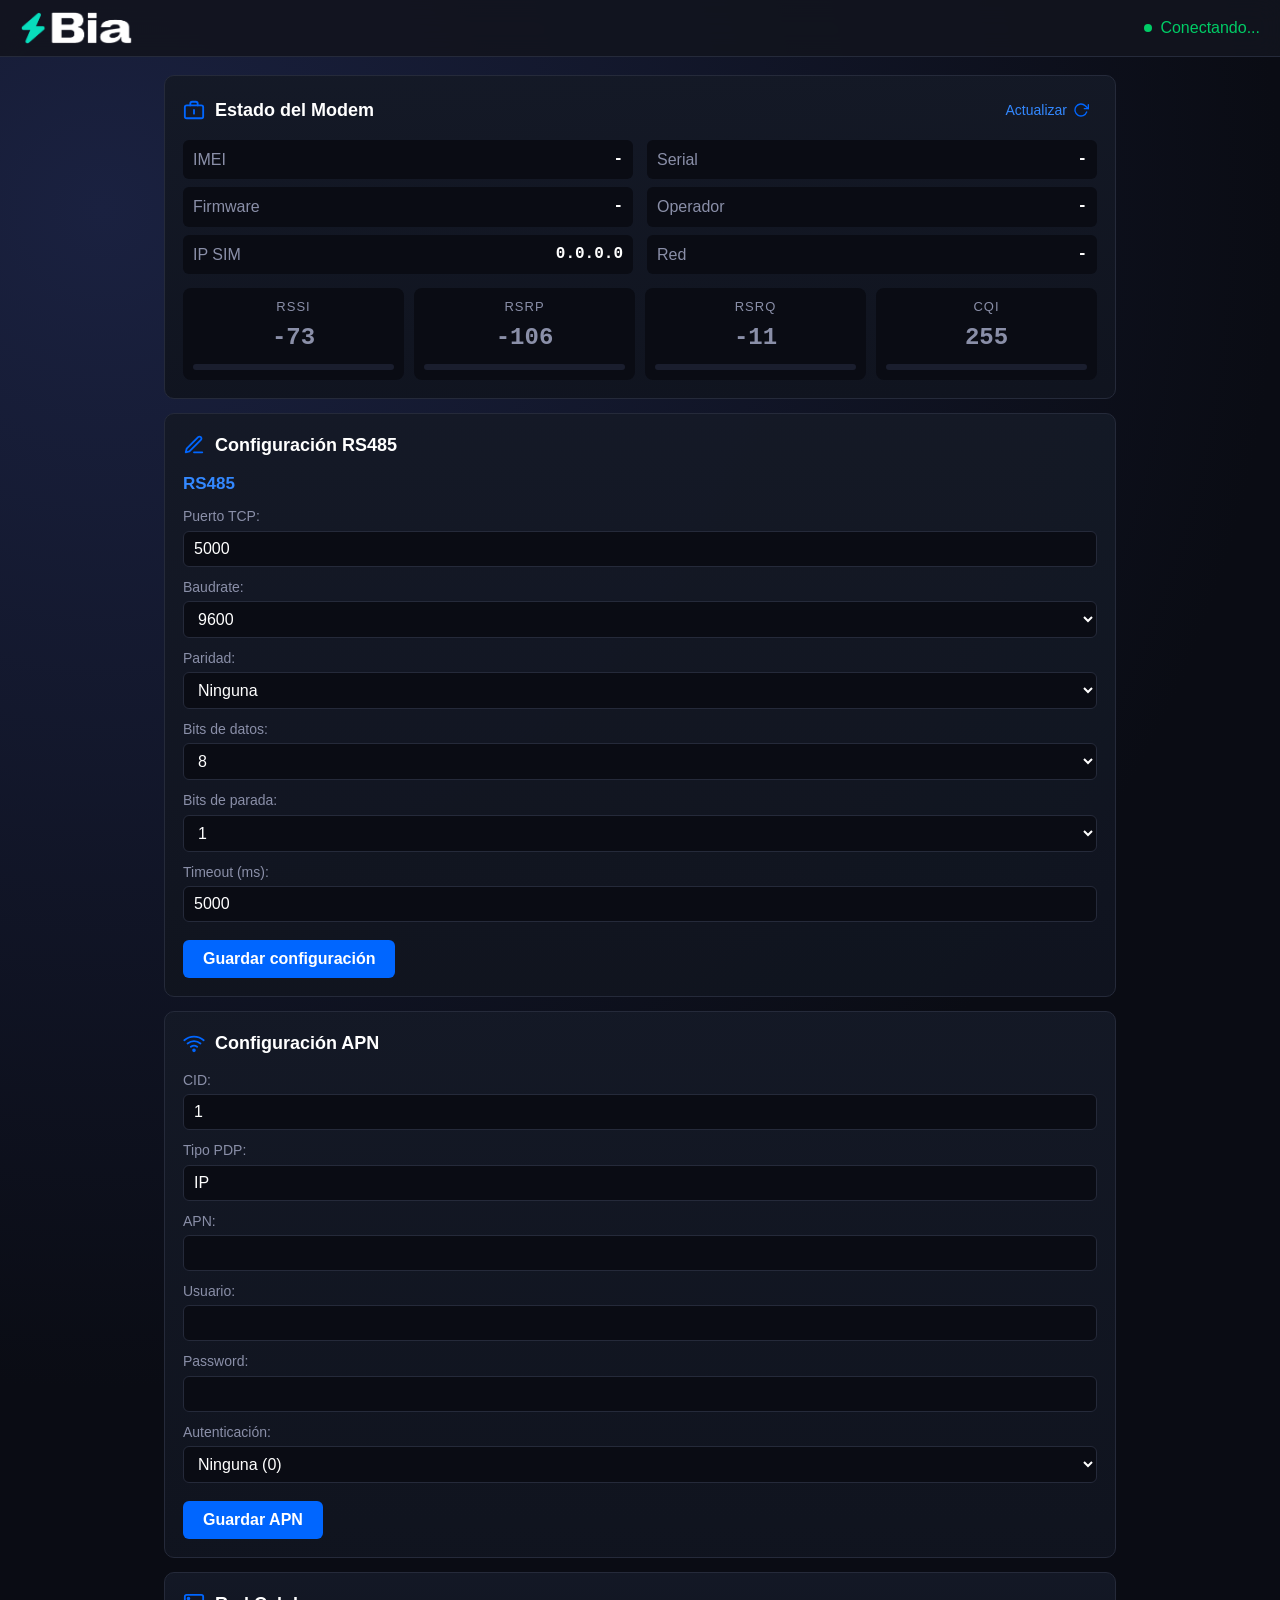
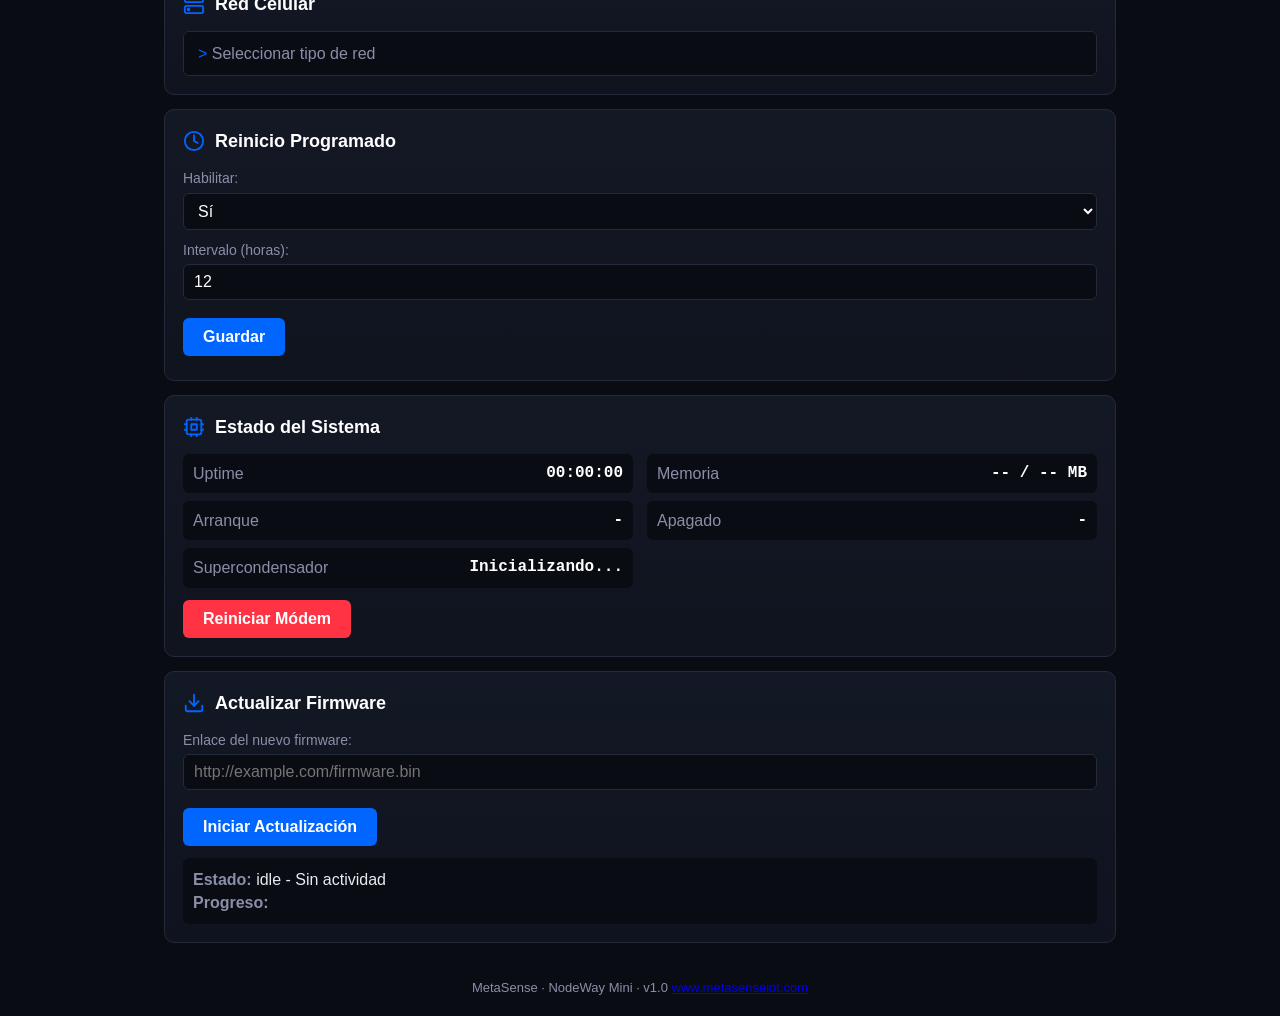
==== usr/www/index.html @ 2c3730b2 "Initial commit: copia del firmware NodeWay_EG800K base" ====
﻿<!DOCTYPE html>
<html lang="es">

<head>
	<meta charset="UTF-8" />
	<meta http-equiv="X-UA-Compatible" content="IE=edge" />
	<meta name="viewport" content="width=device-width, initial-scale=1.0" />
	<link rel="icon" type="image/svg+xml" href="favicon.svg" />
	<link rel="stylesheet" href="index.css" />
	<title>Estado del Modem - MetaSense</title>
</head>

<body>
	<div id="spinner" class="spinner" style="display:none">
		<div class="loader"></div>
	</div>

	<div id="modal" class="modal">
		<h2 id="modaltitle">Configuración guardada</h2>
		<p id="modalbody"></p>
	</div>

	<!-- NAV -->
	<div class="topnav">
		<div class="logo-container">
			<img src="bia-logo.png" alt="Bia" style="height:32px">
		</div>
		<div class="nav-status">
			<div class="status-dot"></div>
			<span id="nav_status_text">Conectando...</span>
		</div>
	</div>

	<div class="content">

		<!-- ESTADO DEL MODEM -->
		<div class="box">
			<div class="box-header">
				<svg width="22" height="22" viewBox="0 0 24 24" fill="none" stroke="#0066ff" stroke-width="2"
					stroke-linecap="round" stroke-linejoin="round">
					<rect x="2" y="7" width="20" height="14" rx="2"></rect>
					<path d="M16 7V5a2 2 0 00-2-2h-4a2 2 0 00-2 2v2"></path>
					<line x1="12" y1="12" x2="12" y2="16"></line>
				</svg>
				<h3>Estado del Modem</h3>
				<div id="refresh" class="refresh-block" role="button" aria-pressed="false">
					Actualizar
					<svg viewBox="0 0 24 24" fill="none" stroke="currentColor" stroke-width="2" stroke-linecap="round"
						stroke-linejoin="round">
						<polyline points="23 4 23 10 17 10"></polyline>
						<path d="M20.49 15a9 9 0 11-2.12-9.36L23 10"></path>
					</svg>
				</div>
			</div>
			<div class="info-grid">
				<div class="info-item"><b>IMEI</b><span id="imei">-</span></div>
				<div class="info-item"><b>Serial</b><span id="serial">-</span></div>
				<div class="info-item"><b>Firmware</b><span id="firmware">-</span></div>
				<div class="info-item"><b>Operador</b><span id="operador">-</span></div>
				<div class="info-item"><b>IP SIM</b><span id="ipsim">0.0.0.0</span></div>
				<div class="info-item"><b>Red</b><span id="netmode">-</span></div>
			</div>

			<!-- Signal indicators -->
			<div class="signal-section">
				<div class="signal-card">
					<div class="label">RSSI</div>
					<div class="value" id="rssi">-73</div>
					<div class="signal-bar-bg">
						<div class="signal-bar signal-good" id="rssi_bar" style="width: 0%;"></div>
					</div>
				</div>
				<div class="signal-card">
					<div class="label">RSRP</div>
					<div class="value" id="rsrp">-106</div>
					<div class="signal-bar-bg">
						<div class="signal-bar signal-mid" id="rsrp_bar" style="width: 0%;"></div>
					</div>
				</div>
				<div class="signal-card">
					<div class="label">RSRQ</div>
					<div class="value" id="rsrq">-11</div>
					<div class="signal-bar-bg">
						<div class="signal-bar signal-mid" id="rsrq_bar" style="width: 0%;"></div>
					</div>
				</div>
				<div class="signal-card">
					<div class="label">CQI</div>
					<div class="value" id="cqi">255</div>
					<div class="signal-bar-bg">
						<div class="signal-bar signal-mid" id="cqi_bar" style="width:0%"></div>
					</div>
				</div>
			</div>
		</div>

		<!-- CONFIG RS485 -->
		<div class="box">
			<div class="box-header">
				<svg width="22" height="22" viewBox="0 0 24 24" fill="none" stroke="#0066ff" stroke-width="2"
					stroke-linecap="round" stroke-linejoin="round">
					<path d="M12 20h9"></path>
					<path d="M16.5 3.5a2.121 2.121 0 013 3L7 19l-4 1 1-4L16.5 3.5z"></path>
				</svg>
				<h3>Configuración RS485</h3>
			</div>
			<div class="config-grid">
				<div>
					<h4>RS485</h4>
					<div class="form-group"><label for="puerto485">Puerto TCP:</label><input type="number"
							id="puerto485" value="5000"></div>
					<div class="form-group"><label for="baudratec485">Baudrate:</label>
						<select id="baudratec485">
							<option value="4800">4800</option>
							<option value="9600" selected>9600</option>
							<option value="19200">19200</option>
							<option value="38400">38400</option>
							<option value="57600">57600</option>
							<option value="115200">115200</option>
							<option value="230400">230400</option>
						</select>
					</div>
					<div class="form-group"><label for="parity485">Paridad:</label>
						<select id="parity485">
							<option value="0">Ninguna</option>
							<option value="1">Par</option>
							<option value="2">Impar</option>
						</select>
					</div>
					<div class="form-group"><label for="databits485">Bits de datos:</label>
						<select id="databits485">
							<option value="5">5</option>
							<option value="6">6</option>
							<option value="7">7</option>
							<option value="8" selected>8</option>
						</select>
					</div>
					<div class="form-group"><label for="stopbits485">Bits de parada:</label>
						<select id="stopbits485">
							<option value="1" selected>1</option>
							<option value="2">2</option>
						</select>
					</div>
					<div class="form-group"><label for="timeout485">Timeout (ms):</label><input type="number"
							id="timeout485" value="5000"></div>
				</div>
			</div>
			<button id="saveconfigbtn" class="btn">Guardar configuración</button>
		</div>

		<!-- APN -->
		<div class="box" id="apnBox">
			<div class="box-header">
				<svg width="22" height="22" viewBox="0 0 24 24" fill="none" stroke="#0066ff" stroke-width="2"
					stroke-linecap="round" stroke-linejoin="round">
					<path d="M5 12.55a11 11 0 0114.08 0"></path>
					<path d="M1.42 9a16 16 0 0121.16 0"></path>
					<path d="M8.53 16.11a6 6 0 016.95 0"></path>
					<circle cx="12" cy="20" r="1"></circle>
				</svg>
				<h3>Configuración APN</h3>
			</div>
			<div class="form-group"><label for="apn_cid">CID:</label><input type="number" id="apn_cid" value="1"
					min="1"></div>
			<div class="form-group"><label for="apn_pdp">Tipo PDP:</label><input type="text" id="apn_pdp" value="IP">
			</div>
			<div class="form-group"><label for="apn_name">APN:</label><input type="text" id="apn_name"></div>
			<div class="form-group"><label for="apn_user">Usuario:</label><input type="text" id="apn_user"></div>
			<div class="form-group"><label for="apn_pass">Password:</label><input type="password" id="apn_pass"></div>
			<div class="form-group"><label for="apn_auth">Autenticación:</label>
				<select id="apn_auth">
					<option value="0">Ninguna (0)</option>
					<option value="1">PAP (1)</option>
					<option value="2">CHAP (2)</option>
				</select>
			</div>
			<button id="saveapnbtn" class="btn">Guardar APN</button>
		</div>

		<!-- Red Celular -->
		<div class="box" id="netmodeBox">
			<div class="box-header">
				<svg width="22" height="22" viewBox="0 0 24 24" fill="none" stroke="#0066ff" stroke-width="2"
					stroke-linecap="round" stroke-linejoin="round">
					<rect x="2" y="2" width="20" height="8" rx="2"></rect>
					<rect x="2" y="14" width="20" height="8" rx="2"></rect>
					<circle cx="6" cy="6" r="1"></circle>
					<circle cx="6" cy="18" r="1"></circle>
				</svg>
				<h3>Red Celular</h3>
			</div>
			<details class="accordion">
				<summary>Seleccionar tipo de red</summary>
				<div class="accordion-body">
					<div class="form-group"><label for="netmode_select">Tipo de red:</label>
						<select id="netmode_select">
							<option value="12" selected>Auto (2G/3G/4G)</option>
							<option value="5">4G</option>
							<option value="1">3G</option>
							<option value="0">2G</option>
						</select>
					</div>
					<button id="setnetmodebtn" class="btn">Aplicar</button>
					<p id="netmode_msg"></p>
				</div>
			</details>
		</div>

		<!-- Reinicio -->
		<div class="box" id="restartBox">
			<div class="box-header">
				<svg width="22" height="22" viewBox="0 0 24 24" fill="none" stroke="#0066ff" stroke-width="2"
					stroke-linecap="round" stroke-linejoin="round">
					<circle cx="12" cy="12" r="10"></circle>
					<polyline points="12 6 12 12 16 14"></polyline>
				</svg>
				<h3>Reinicio Programado</h3>
			</div>
			<div class="form-group"><label for="restart_enabled">Habilitar:</label>
				<select id="restart_enabled">
					<option value="1">Sí</option>
					<option value="0">No</option>
				</select>
			</div>
			<div class="form-group"><label for="restart_hours">Intervalo (horas):</label><input type="number"
					id="restart_hours" min="1" max="720" value="12"></div>
			<button id="saverestartbtn" class="btn">Guardar</button>
			<p id="restart_msg"></p>
		</div>

		<!-- Estado del Sistema -->
		<div class="box">
			<div class="box-header">
				<svg width="22" height="22" viewBox="0 0 24 24" fill="none" stroke="#0066ff" stroke-width="2"
					stroke-linecap="round" stroke-linejoin="round">
					<rect x="4" y="4" width="16" height="16" rx="2"></rect>
					<rect x="9" y="9" width="6" height="6"></rect>
					<path d="M15 2v2m-6-2v2m6 16v2m-6-2v2M2 15h2M2 9h2m16 6h2m-2-6h2"></path>
				</svg>
				<h3>Estado del Sistema</h3>
			</div>
			<div class="info-grid">
				<div class="info-item"><b>Uptime</b><span>00:00:00</span></div>
				<div class="info-item"><b>Memoria</b><span>-- / -- MB</span></div>
				<div class="info-item"><b>Arranque</b><span id="bootreason">-</span></div>
				<div class="info-item"><b>Apagado</b><span id="shutdownreason">-</span></div>
			</div>
			<div class="info-grid" style="margin-top:8px">
				<div class="info-item"><b>Supercondensador</b><span id="estadosupercondensador">Inicializando...</span>
				</div>
			</div>
			<button id="restartbtn" class="btn btn-danger" style="margin-top:12px">Reiniciar Módem</button>
		</div>

		<!-- FOTA -->
		<div class="box" id="fotaBox">
			<div class="box-header">
				<svg width="22" height="22" viewBox="0 0 24 24" fill="none" stroke="#0066ff" stroke-width="2"
					stroke-linecap="round" stroke-linejoin="round">
					<path d="M21 15v4a2 2 0 01-2 2H5a2 2 0 01-2-2v-4"></path>
					<polyline points="7 10 12 15 17 10"></polyline>
					<line x1="12" y1="15" x2="12" y2="3"></line>
				</svg>
				<h3>Actualizar Firmware</h3>
			</div>
			<form id="fota_form" action="/command/start-fota" method="POST">
				<div class="form-group"><label for="firmware_url">Enlace del nuevo firmware:</label>
					<input type="text" id="firmware_url" name="firmware_url"
						placeholder="http://example.com/firmware.bin" required>
				</div>
				<button type="submit" class="btn">Iniciar Actualización</button>
			</form>
			<div class="fota-status">
				<p><b>Estado:</b> <span id="fota_status">idle - Sin actividad</span></p>
				<p><b>Progreso:</b> <span id="fota_progress"></span></p>
			</div>
		</div>

	</div>

	<div class="footer">MetaSense &middot; NodeWay Mini &middot; v1.0       <a href="https://www.metasenseiot.com" target="_blank" rel="noopener noreferrer">www.metasenseiot.com</a></div>

	<script src="index.js"></script>
</body>

</html>
---- usr/www/index.css ----
﻿* {
  margin: 0;
  padding: 0;
  box-sizing: border-box;
}

:root {
  --bg: #0a0c14;
  --bg2: #12151f;
  --bg3: #1a1e2e;
  --blue: #0066ff;
  --blue-glow: #3388ff;
  --blue-dim: #0044aa;
  --green: #00cc66;
  --yellow: #ffcc00;
  --red: #ff3344;
  --text: #e8eaf0;
  --text2: #8a8fa8;
  --border: #252a3a;
  --radius: 10px;
}

html,
body {
  min-height: 100%;
}

body {
  font-family: Bahnschrift, "Trebuchet MS", "Segoe UI", sans-serif;
  background: radial-gradient(circle at 8% 8%, #1a2140, var(--bg) 44%), var(--bg);
  color: var(--text);
  line-height: 1.45;
}

.spinner {
  position: fixed;
  inset: 0;
  background: rgba(10, 12, 20, 0.85);
  display: flex;
  align-items: center;
  justify-content: center;
  z-index: 100;
}

.loader {
  width: 42px;
  height: 42px;
  border: 3px solid var(--border);
  border-top-color: var(--blue);
  border-radius: 50%;
  animation: spin 0.8s linear infinite;
}

@keyframes spin {
  to {
    transform: rotate(360deg);
  }
}

.modal {
  position: fixed;
  top: 50%;
  left: 50%;
  transform: translate(-50%, -50%);
  background: var(--bg3);
  border: 1px solid var(--blue);
  border-radius: var(--radius);
  padding: 24px 32px;
  z-index: 101;
  display: none;
  text-align: center;
  min-width: 280px;
  box-shadow: 0 0 40px rgba(0, 102, 255, 0.24);
}

.modal h2 {
  color: var(--blue-glow);
  font-size: 19px;
  margin-bottom: 8px;
}

.modal p {
  color: var(--text2);
  font-size: 17px;
}

.topnav {
  background: rgba(18, 21, 31, 0.9);
  border-bottom: 1px solid var(--border);
  padding: 12px 20px;
  display: flex;
  align-items: center;
  justify-content: space-between;
  position: sticky;
  top: 0;
  z-index: 50;
  backdrop-filter: blur(12px);
}

.logo-container {
  display: flex;
  align-items: center;
  gap: 10px;
}

.logo-icon {
  width: 34px;
  height: 34px;
  object-fit: contain;
}

.logo-text {
  font-size: 22px;
  font-weight: 700;
  color: #fff;
  letter-spacing: -0.5px;
}

.logo-text span {
  color: var(--blue);
}

.nav-status {
  display: flex;
  align-items: center;
  gap: 8px;
  font-size: 16px;
  color: var(--green);
}

.status-dot {
  width: 8px;
  height: 8px;
  border-radius: 50%;
  background: var(--green);
  animation: pulse 2s infinite;
}

@keyframes pulse {

  0%,
  100% {
    opacity: 1;
  }

  50% {
    opacity: 0.35;
  }
}

.content {
  max-width: 980px;
  margin: 0 auto;
  padding: 18px 14px;
  display: flex;
  flex-direction: column;
  gap: 14px;
}

.box {
  background: linear-gradient(180deg, rgba(20, 25, 38, 0.96), rgba(16, 20, 31, 0.96));
  border: 1px solid var(--border);
  border-radius: var(--radius);
  padding: 18px;
  transition: border-color 0.2s;
}

.box:hover {
  border-color: var(--blue-dim);
}

.box-header {
  display: flex;
  align-items: center;
  gap: 10px;
  margin-bottom: 14px;
}

.box-header svg {
  color: var(--blue);
  flex-shrink: 0;
}

.box-header h3 {
  font-size: 18px;
  font-weight: 600;
  color: #fff;
  flex: 1;
}

.refresh-block {
  display: inline-flex;
  align-items: center;
  gap: 7px;
  cursor: pointer;
  color: var(--blue-glow);
  font-size: 16px;
  transition: opacity 0.2s;
  background: transparent;
  border: 0;
}

.refresh-block:hover {
  opacity: 0.78;
}

.refresh {
  animation: spin 0.7s linear infinite;
}

/* Smaller refresh control specifically for the modem header */
#refresh {
  font-size: 14px;
  padding: 6px 8px;
  border-radius: 6px;
  gap: 6px;
  align-items: center;
}

#refresh svg {
  width: 16px;
  height: 16px;
  flex-shrink: 0;
}

.info-grid {
  display: grid;
  grid-template-columns: 1fr 1fr;
  gap: 8px 14px;
}

.info-item {
  display: flex;
  justify-content: space-between;
  gap: 10px;
  align-items: center;
  padding: 8px 10px;
  background: var(--bg);
  border-radius: 6px;
  font-size: 16px;
}

.info-item b {
  color: var(--text2);
  font-weight: 500;
}

.info-item span {
  color: #fff;
  font-weight: 600;
  font-family: Consolas, "Courier New", monospace;
  text-align: right;
}

.signal-section {
  margin-top: 14px;
  display: flex;
  gap: 10px;
  flex-wrap: wrap;
}

.signal-card {
  flex: 1;
  min-width: 130px;
  background: var(--bg);
  border-radius: 8px;
  padding: 10px;
  text-align: center;
}

.signal-card .label {
  font-size: 13px;
  color: var(--text2);
  text-transform: uppercase;
  letter-spacing: 1px;
  margin-bottom: 4px;
}

.signal-card .value {
  font-size: 24px;
  font-weight: 700;
  font-family: Consolas, "Courier New", monospace;
  margin-bottom: 8px;
  color: var(--text2);
}

.signal-bar-bg {
  height: 6px;
  background: var(--bg3);
  border-radius: 3px;
  overflow: hidden;
}

.signal-bar {
  height: 100%;
  width: 0;
  border-radius: 3px;
  transition: width 0.4s ease;
}

.signal-good {
  background: var(--green);
}

.signal-mid {
  background: var(--yellow);
}

.signal-bad {
  background: var(--red);
}

.config-grid {
  display: grid;
  grid-template-columns: 1fr;
  gap: 20px;
}

.config-grid h4 {
  font-size: 17px;
  color: var(--blue-glow);
  margin-bottom: 10px;
}

.form-group {
  margin-bottom: 10px;
}

.form-group label {
  display: block;
  font-size: 14px;
  color: var(--text2);
  margin-bottom: 4px;
}

.form-group input,
.form-group select {
  width: 100%;
  padding: 8px 10px;
  background: var(--bg);
  border: 1px solid var(--border);
  border-radius: 6px;
  color: #fff;
  font-size: 16px;
  outline: none;
  transition: border-color 0.2s;
}

.form-group input:focus,
.form-group select:focus {
  border-color: var(--blue);
}

.btn {
  display: inline-flex;
  align-items: center;
  justify-content: center;
  gap: 6px;
  padding: 10px 20px;
  background: var(--blue);
  color: #fff;
  border: 0;
  border-radius: 6px;
  font-size: 16px;
  font-weight: 600;
  cursor: pointer;
  transition: all 0.2s;
  margin-top: 8px;
}

.btn:hover {
  background: var(--blue-glow);
  box-shadow: 0 0 20px rgba(0, 102, 255, 0.3);
}

.btn-danger {
  background: var(--red);
}

.btn-danger:hover {
  background: #ff5566;
  box-shadow: 0 0 20px rgba(255, 51, 68, 0.3);
}

.accordion {
  border: 1px solid var(--border);
  border-radius: 6px;
  overflow: hidden;
}

.accordion summary {
  padding: 10px 14px;
  cursor: pointer;
  font-size: 16px;
  color: var(--text2);
  background: var(--bg);
  list-style: none;
}

.accordion summary::-webkit-details-marker {
  display: none;
}

.accordion summary::before {
  content: "> ";
  color: var(--blue);
}

.accordion-body {
  padding: 14px;
}

#netmode_msg,
#restart_msg {
  font-size: 14px;
  color: var(--text2);
  margin-top: 6px;
}

.system-grid {
  margin-top: 8px;
}

.fota-status {
  margin-top: 12px;
  padding: 10px;
  background: var(--bg);
  border-radius: 6px;
  font-size: 16px;
}

.fota-status b {
  color: var(--text2);
}

.footer {
  text-align: center;
  padding: 18px;
  font-size: 13px;
  color: var(--text2);
}

@media (max-width: 760px) {
  .topnav {
    padding: 12px;
  }

  .logo-text {
    font-size: 19px;
  }

  .content {
    padding: 12px;
  }

  .info-grid,
  .config-grid {
    grid-template-columns: 1fr;
  }

  .signal-card {
    min-width: 46%;
  }
}
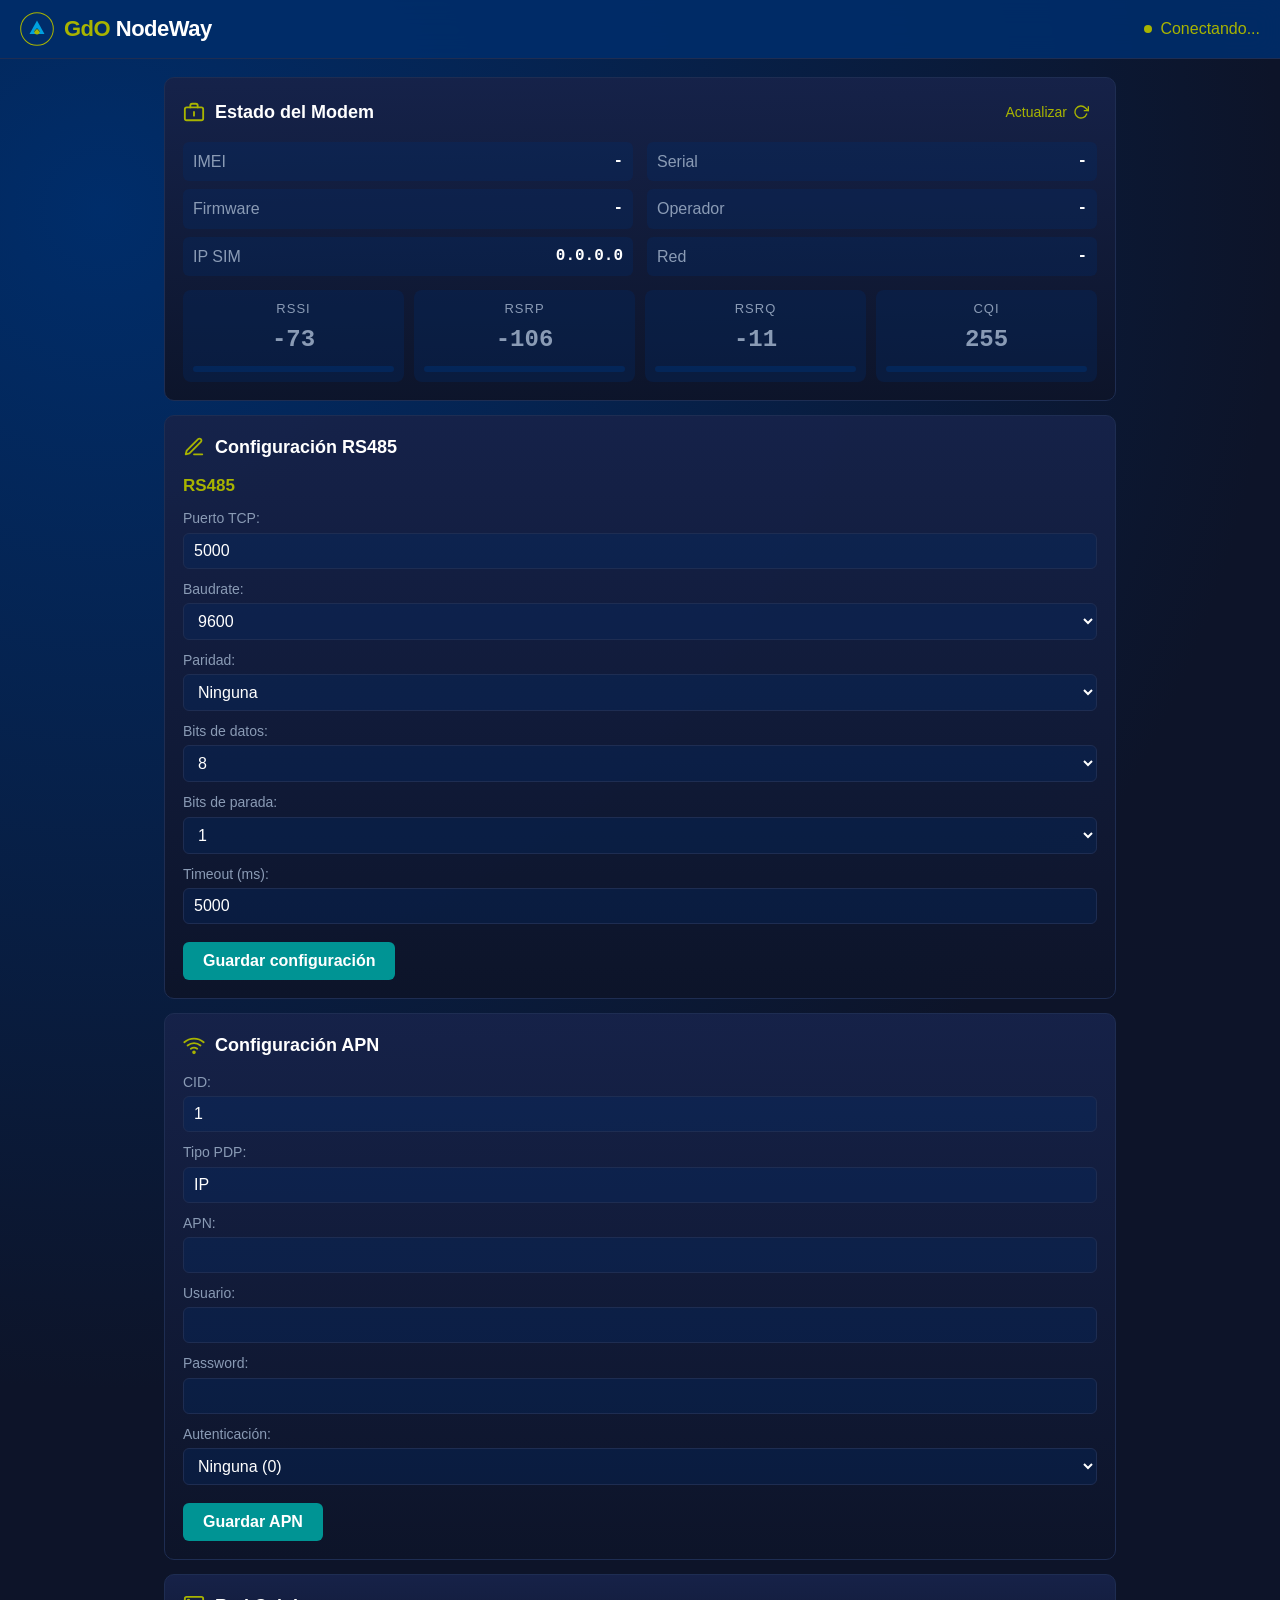
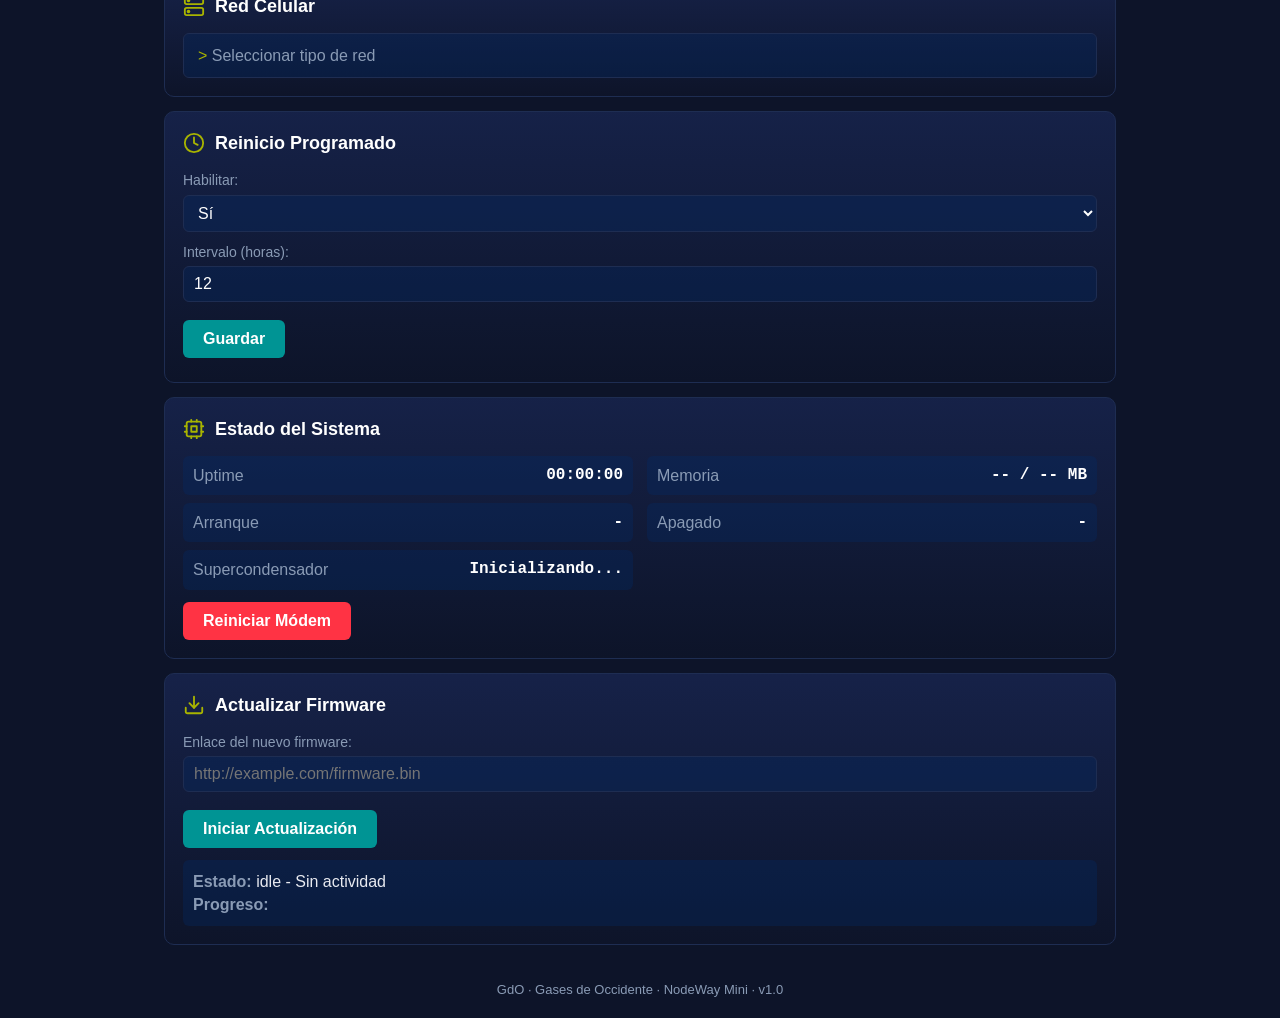
==== commit ed276961: "Personalizar UI con marca GDO: paleta de colores, logo SVG, favicon y footer" ====
--- a/usr/www/index.html
+++ b/usr/www/index.html
@@ -7,7 +7,7 @@
 	<meta name="viewport" content="width=device-width, initial-scale=1.0" />
 	<link rel="icon" type="image/svg+xml" href="favicon.svg" />
 	<link rel="stylesheet" href="index.css" />
-	<title>Estado del Modem - MetaSense</title>
+	<title>GdO - Módem NodeWay</title>
 </head>
 
 <body>
@@ -23,7 +23,13 @@
 	<!-- NAV -->
 	<div class="topnav">
 		<div class="logo-container">
-			<img src="bia-logo.png" alt="Bia" style="height:32px">
+			<svg width="34" height="34" viewBox="0 0 100 100" xmlns="http://www.w3.org/2000/svg">
+				<circle cx="50" cy="50" r="48" fill="#002d6a" stroke="#a8b400" stroke-width="3"/>
+				<path d="M28 65 L50 25 L72 65 Z" fill="#00a1de"/>
+				<circle cx="50" cy="58" r="8" fill="#a8b400"/>
+				<path d="M42 58 L50 48 L58 58" fill="none" stroke="#002d6a" stroke-width="2"/>
+			</svg>
+			<div class="logo-text"><span>GdO</span> NodeWay</div>
 		</div>
 		<div class="nav-status">
 			<div class="status-dot"></div>
@@ -36,7 +42,7 @@
 		<!-- ESTADO DEL MODEM -->
 		<div class="box">
 			<div class="box-header">
-				<svg width="22" height="22" viewBox="0 0 24 24" fill="none" stroke="#0066ff" stroke-width="2"
+				<svg width="22" height="22" viewBox="0 0 24 24" fill="none" stroke="#a8b400" stroke-width="2"
 					stroke-linecap="round" stroke-linejoin="round">
 					<rect x="2" y="7" width="20" height="14" rx="2"></rect>
 					<path d="M16 7V5a2 2 0 00-2-2h-4a2 2 0 00-2 2v2"></path>
@@ -97,7 +103,7 @@
 		<!-- CONFIG RS485 -->
 		<div class="box">
 			<div class="box-header">
-				<svg width="22" height="22" viewBox="0 0 24 24" fill="none" stroke="#0066ff" stroke-width="2"
+				<svg width="22" height="22" viewBox="0 0 24 24" fill="none" stroke="#a8b400" stroke-width="2"
 					stroke-linecap="round" stroke-linejoin="round">
 					<path d="M12 20h9"></path>
 					<path d="M16.5 3.5a2.121 2.121 0 013 3L7 19l-4 1 1-4L16.5 3.5z"></path>
@@ -151,7 +157,7 @@
 		<!-- APN -->
 		<div class="box" id="apnBox">
 			<div class="box-header">
-				<svg width="22" height="22" viewBox="0 0 24 24" fill="none" stroke="#0066ff" stroke-width="2"
+				<svg width="22" height="22" viewBox="0 0 24 24" fill="none" stroke="#a8b400" stroke-width="2"
 					stroke-linecap="round" stroke-linejoin="round">
 					<path d="M5 12.55a11 11 0 0114.08 0"></path>
 					<path d="M1.42 9a16 16 0 0121.16 0"></path>
@@ -180,7 +186,7 @@
 		<!-- Red Celular -->
 		<div class="box" id="netmodeBox">
 			<div class="box-header">
-				<svg width="22" height="22" viewBox="0 0 24 24" fill="none" stroke="#0066ff" stroke-width="2"
+				<svg width="22" height="22" viewBox="0 0 24 24" fill="none" stroke="#a8b400" stroke-width="2"
 					stroke-linecap="round" stroke-linejoin="round">
 					<rect x="2" y="2" width="20" height="8" rx="2"></rect>
 					<rect x="2" y="14" width="20" height="8" rx="2"></rect>
@@ -209,7 +215,7 @@
 		<!-- Reinicio -->
 		<div class="box" id="restartBox">
 			<div class="box-header">
-				<svg width="22" height="22" viewBox="0 0 24 24" fill="none" stroke="#0066ff" stroke-width="2"
+				<svg width="22" height="22" viewBox="0 0 24 24" fill="none" stroke="#a8b400" stroke-width="2"
 					stroke-linecap="round" stroke-linejoin="round">
 					<circle cx="12" cy="12" r="10"></circle>
 					<polyline points="12 6 12 12 16 14"></polyline>
@@ -231,7 +237,7 @@
 		<!-- Estado del Sistema -->
 		<div class="box">
 			<div class="box-header">
-				<svg width="22" height="22" viewBox="0 0 24 24" fill="none" stroke="#0066ff" stroke-width="2"
+				<svg width="22" height="22" viewBox="0 0 24 24" fill="none" stroke="#a8b400" stroke-width="2"
 					stroke-linecap="round" stroke-linejoin="round">
 					<rect x="4" y="4" width="16" height="16" rx="2"></rect>
 					<rect x="9" y="9" width="6" height="6"></rect>
@@ -255,7 +261,7 @@
 		<!-- FOTA -->
 		<div class="box" id="fotaBox">
 			<div class="box-header">
-				<svg width="22" height="22" viewBox="0 0 24 24" fill="none" stroke="#0066ff" stroke-width="2"
+				<svg width="22" height="22" viewBox="0 0 24 24" fill="none" stroke="#a8b400" stroke-width="2"
 					stroke-linecap="round" stroke-linejoin="round">
 					<path d="M21 15v4a2 2 0 01-2 2H5a2 2 0 01-2-2v-4"></path>
 					<polyline points="7 10 12 15 17 10"></polyline>
@@ -278,7 +284,7 @@
 
 	</div>
 
-	<div class="footer">MetaSense &middot; NodeWay Mini &middot; v1.0       <a href="https://www.metasenseiot.com" target="_blank" rel="noopener noreferrer">www.metasenseiot.com</a></div>
+	<div class="footer">GdO &middot; Gases de Occidente &middot; NodeWay Mini &middot; v1.0</div>
 
 	<script src="index.js"></script>
 </body>
--- a/usr/www/index.css
+++ b/usr/www/index.css
@@ -5,18 +5,20 @@
 }
 
 :root {
-  --bg: #0a0c14;
-  --bg2: #12151f;
-  --bg3: #1a1e2e;
-  --blue: #0066ff;
-  --blue-glow: #3388ff;
-  --blue-dim: #0044aa;
-  --green: #00cc66;
-  --yellow: #ffcc00;
+  --bg: #0d1429;
+  --bg2: #111b36;
+  --bg3: #162249;
+  --gdo-blue: #00a1de;
+  --gdo-teal: #009494;
+  --gdo-green: #a8b400;
+  --gdo-navy: #002d6a;
+  --blue: #00a1de;
+  --green: #a8b400;
+  --yellow: #d4a800;
   --red: #ff3344;
   --text: #e8eaf0;
-  --text2: #8a8fa8;
-  --border: #252a3a;
+  --text2: #8a9bb5;
+  --border: #1e2d52;
   --radius: 10px;
 }
 
@@ -27,7 +29,7 @@
 
 body {
   font-family: Bahnschrift, "Trebuchet MS", "Segoe UI", sans-serif;
-  background: radial-gradient(circle at 8% 8%, #1a2140, var(--bg) 44%), var(--bg);
+  background: radial-gradient(circle at 8% 8%, #002d6a, var(--bg) 44%), var(--bg);
   color: var(--text);
   line-height: 1.45;
 }
@@ -35,7 +37,7 @@
 .spinner {
   position: fixed;
   inset: 0;
-  background: rgba(10, 12, 20, 0.85);
+  background: rgba(13, 20, 41, 0.85);
   display: flex;
   align-items: center;
   justify-content: center;
@@ -70,11 +72,11 @@
   display: none;
   text-align: center;
   min-width: 280px;
-  box-shadow: 0 0 40px rgba(0, 102, 255, 0.24);
+  box-shadow: 0 0 40px rgba(0, 161, 222, 0.24);
 }
 
 .modal h2 {
-  color: var(--blue-glow);
+  color: var(--gdo-green);
   font-size: 19px;
   margin-bottom: 8px;
 }
@@ -85,7 +87,7 @@
 }
 
 .topnav {
-  background: rgba(18, 21, 31, 0.9);
+  background: rgba(0, 45, 106, 0.92);
   border-bottom: 1px solid var(--border);
   padding: 12px 20px;
   display: flex;
@@ -117,7 +119,7 @@
 }
 
 .logo-text span {
-  color: var(--blue);
+  color: var(--gdo-green);
 }
 
 .nav-status {
@@ -125,7 +127,7 @@
   align-items: center;
   gap: 8px;
   font-size: 16px;
-  color: var(--green);
+  color: var(--gdo-green);
 }
 
 .status-dot {
@@ -158,7 +160,7 @@
 }
 
 .box {
-  background: linear-gradient(180deg, rgba(20, 25, 38, 0.96), rgba(16, 20, 31, 0.96));
+  background: linear-gradient(180deg, rgba(22, 34, 73, 0.96), rgba(13, 20, 41, 0.96));
   border: 1px solid var(--border);
   border-radius: var(--radius);
   padding: 18px;
@@ -166,7 +168,7 @@
 }
 
 .box:hover {
-  border-color: var(--blue-dim);
+  border-color: var(--gdo-teal);
 }
 
 .box-header {
@@ -177,7 +179,7 @@
 }
 
 .box-header svg {
-  color: var(--blue);
+  color: var(--gdo-green);
   flex-shrink: 0;
 }
 
@@ -193,7 +195,7 @@
   align-items: center;
   gap: 7px;
   cursor: pointer;
-  color: var(--blue-glow);
+  color: var(--gdo-green);
   font-size: 16px;
   transition: opacity 0.2s;
   background: transparent;
@@ -235,7 +237,7 @@
   gap: 10px;
   align-items: center;
   padding: 8px 10px;
-  background: var(--bg);
+  background: rgba(0, 45, 106, 0.3);
   border-radius: 6px;
   font-size: 16px;
 }
@@ -262,7 +264,7 @@
 .signal-card {
   flex: 1;
   min-width: 130px;
-  background: var(--bg);
+  background: rgba(0, 45, 106, 0.3);
   border-radius: 8px;
   padding: 10px;
   text-align: center;
@@ -286,7 +288,7 @@
 
 .signal-bar-bg {
   height: 6px;
-  background: var(--bg3);
+  background: rgba(0, 45, 106, 0.6);
   border-radius: 3px;
   overflow: hidden;
 }
@@ -318,7 +320,7 @@
 
 .config-grid h4 {
   font-size: 17px;
-  color: var(--blue-glow);
+  color: var(--gdo-green);
   margin-bottom: 10px;
 }
 
@@ -337,7 +339,7 @@
 .form-group select {
   width: 100%;
   padding: 8px 10px;
-  background: var(--bg);
+  background: rgba(0, 45, 106, 0.3);
   border: 1px solid var(--border);
   border-radius: 6px;
   color: #fff;
@@ -357,7 +359,7 @@
   justify-content: center;
   gap: 6px;
   padding: 10px 20px;
-  background: var(--blue);
+  background: var(--gdo-teal);
   color: #fff;
   border: 0;
   border-radius: 6px;
@@ -369,8 +371,8 @@
 }
 
 .btn:hover {
-  background: var(--blue-glow);
-  box-shadow: 0 0 20px rgba(0, 102, 255, 0.3);
+  background: #007a7a;
+  box-shadow: 0 0 20px rgba(0, 148, 148, 0.3);
 }
 
 .btn-danger {
@@ -382,6 +384,17 @@
   box-shadow: 0 0 20px rgba(255, 51, 68, 0.3);
 }
 
+.btn-gdo {
+  background: var(--gdo-green);
+  color: #002d6a;
+}
+
+.btn-gdo:hover {
+  background: #c4d000;
+  box-shadow: 0 0 20px rgba(168, 180, 0, 0.3);
+  color: #002d6a;
+}
+
 .accordion {
   border: 1px solid var(--border);
   border-radius: 6px;
@@ -393,7 +406,7 @@
   cursor: pointer;
   font-size: 16px;
   color: var(--text2);
-  background: var(--bg);
+  background: rgba(0, 45, 106, 0.3);
   list-style: none;
 }
 
@@ -403,7 +416,7 @@
 
 .accordion summary::before {
   content: "> ";
-  color: var(--blue);
+  color: var(--gdo-green);
 }
 
 .accordion-body {
@@ -424,7 +437,7 @@
 .fota-status {
   margin-top: 12px;
   padding: 10px;
-  background: var(--bg);
+  background: rgba(0, 45, 106, 0.3);
   border-radius: 6px;
   font-size: 16px;
 }
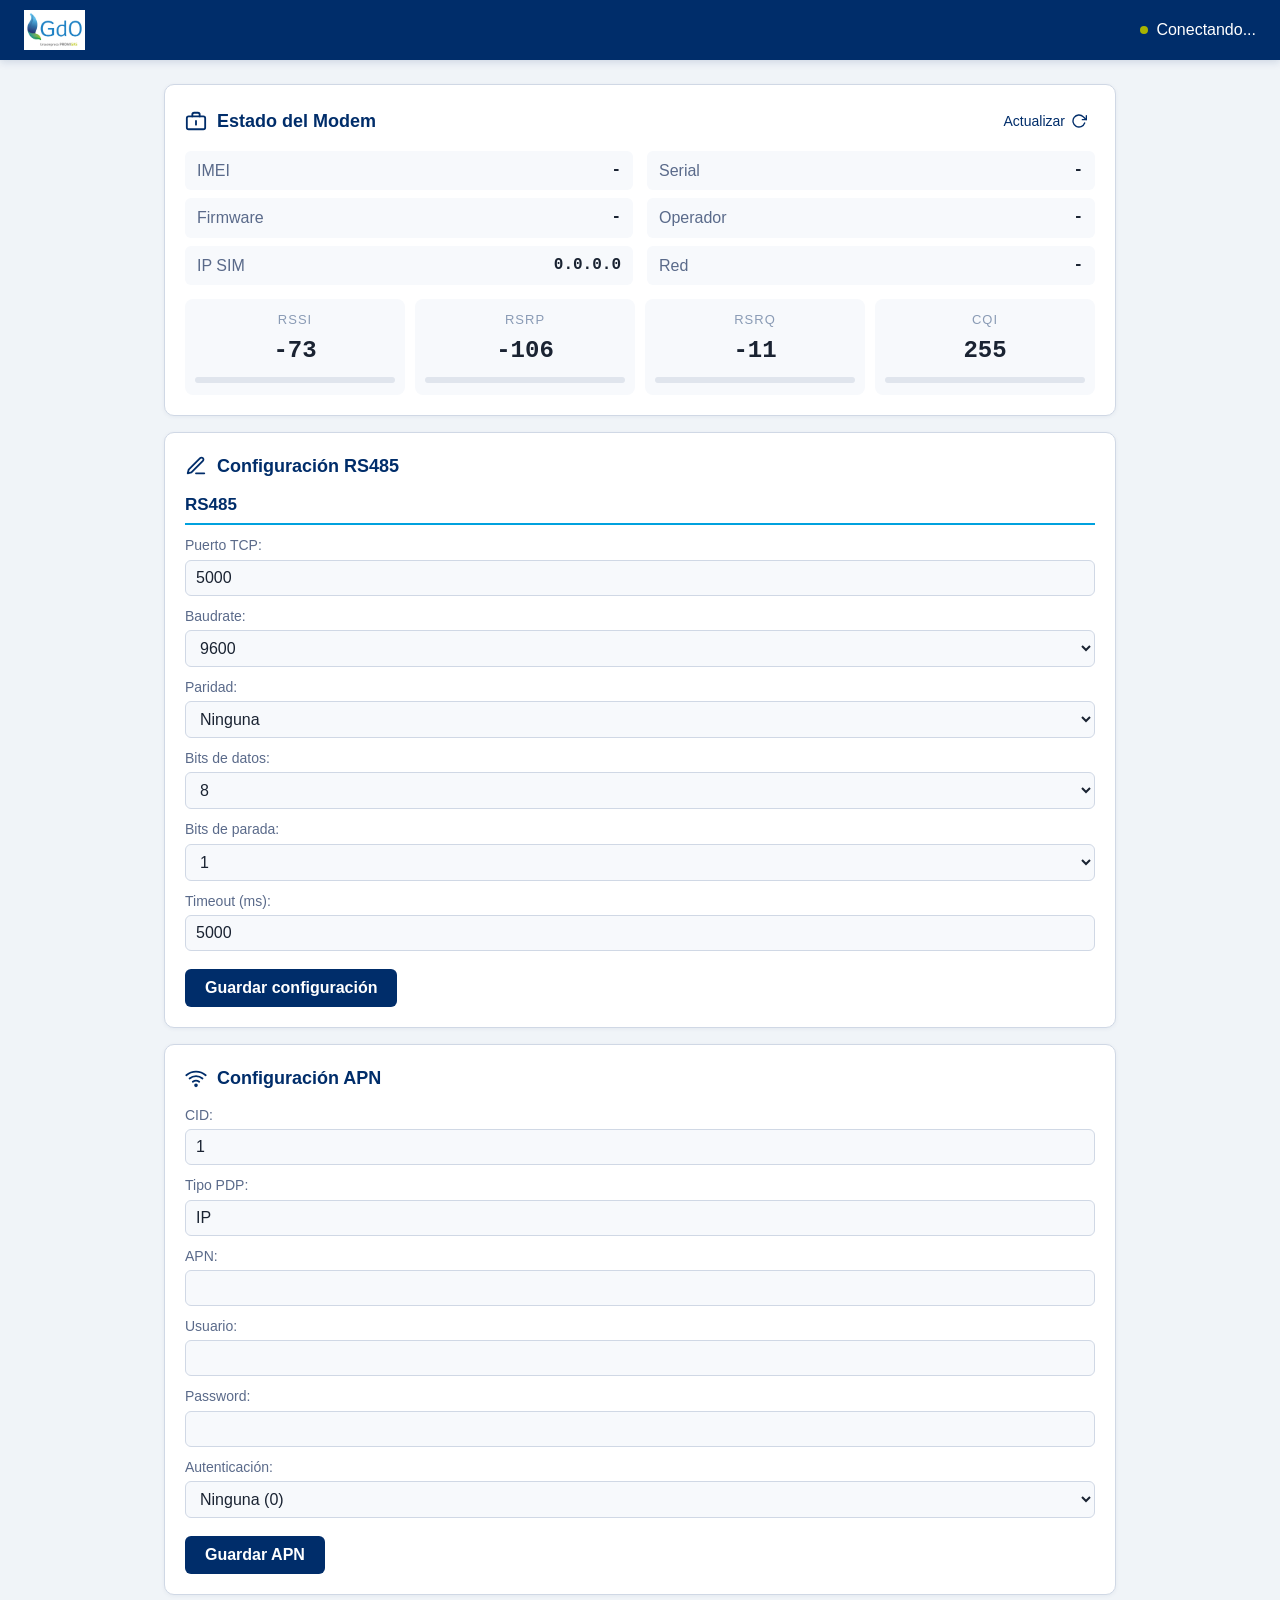
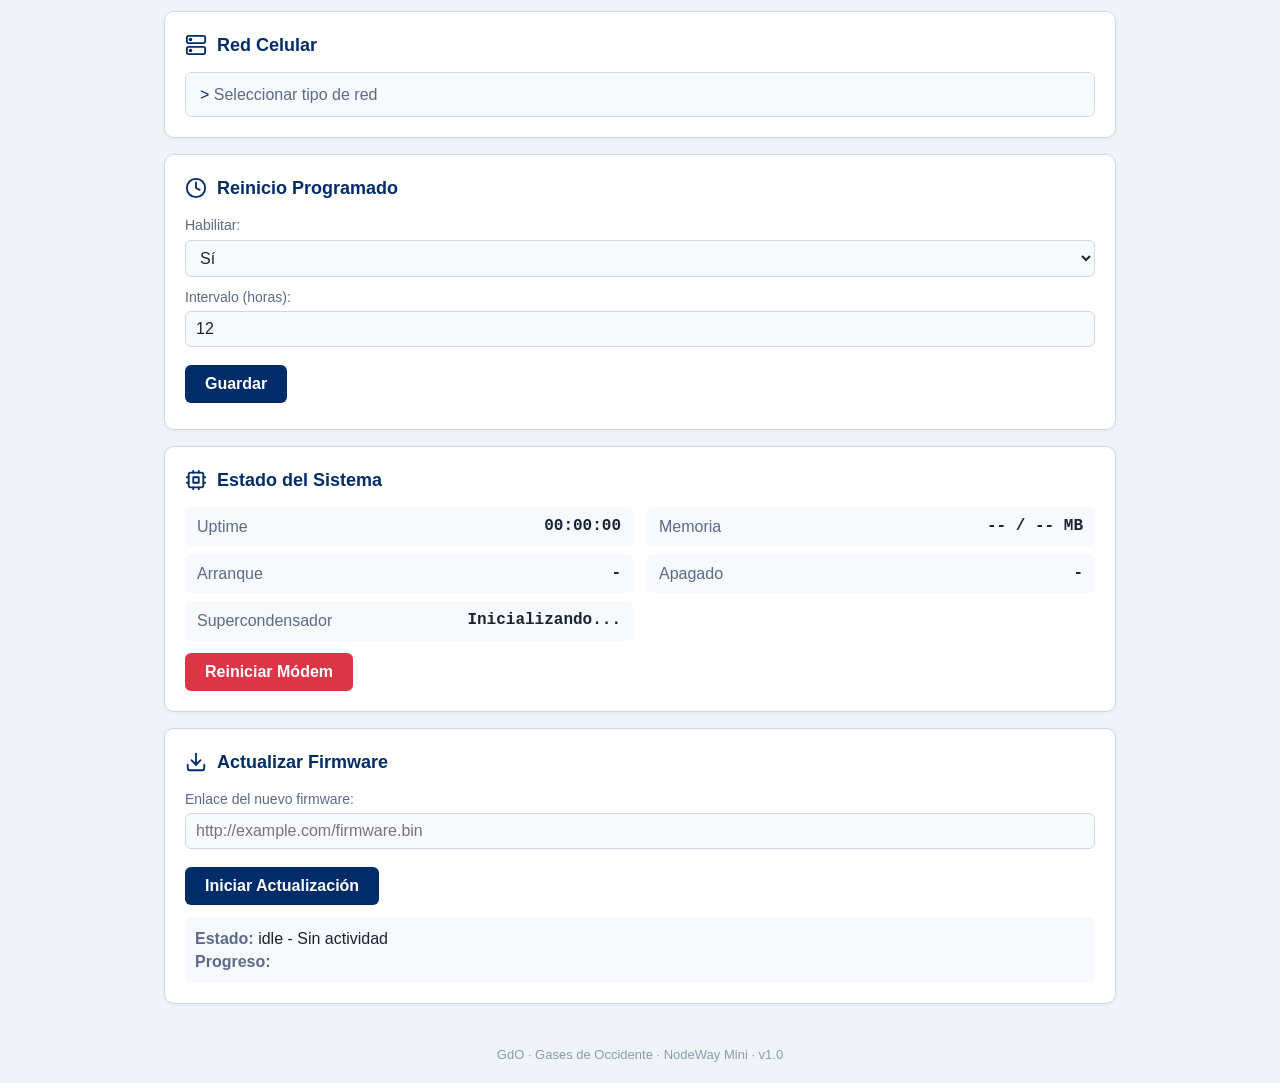
==== commit 9a552c2d: "Light theme GDO: fondo claro, logo real, paleta corporativa" ====
--- a/usr/www/index.html
+++ b/usr/www/index.html
@@ -23,13 +23,7 @@
 	<!-- NAV -->
 	<div class="topnav">
 		<div class="logo-container">
-			<svg width="34" height="34" viewBox="0 0 100 100" xmlns="http://www.w3.org/2000/svg">
-				<circle cx="50" cy="50" r="48" fill="#002d6a" stroke="#a8b400" stroke-width="3"/>
-				<path d="M28 65 L50 25 L72 65 Z" fill="#00a1de"/>
-				<circle cx="50" cy="58" r="8" fill="#a8b400"/>
-				<path d="M42 58 L50 48 L58 58" fill="none" stroke="#002d6a" stroke-width="2"/>
-			</svg>
-			<div class="logo-text"><span>GdO</span> NodeWay</div>
+			<img src="gdo-logo.jpg" alt="GdO" class="logo-img">
 		</div>
 		<div class="nav-status">
 			<div class="status-dot"></div>
@@ -42,7 +36,7 @@
 		<!-- ESTADO DEL MODEM -->
 		<div class="box">
 			<div class="box-header">
-				<svg width="22" height="22" viewBox="0 0 24 24" fill="none" stroke="#a8b400" stroke-width="2"
+				<svg width="22" height="22" viewBox="0 0 24 24" fill="none" stroke="#002d6a" stroke-width="2"
 					stroke-linecap="round" stroke-linejoin="round">
 					<rect x="2" y="7" width="20" height="14" rx="2"></rect>
 					<path d="M16 7V5a2 2 0 00-2-2h-4a2 2 0 00-2 2v2"></path>
@@ -103,7 +97,7 @@
 		<!-- CONFIG RS485 -->
 		<div class="box">
 			<div class="box-header">
-				<svg width="22" height="22" viewBox="0 0 24 24" fill="none" stroke="#a8b400" stroke-width="2"
+				<svg width="22" height="22" viewBox="0 0 24 24" fill="none" stroke="#002d6a" stroke-width="2"
 					stroke-linecap="round" stroke-linejoin="round">
 					<path d="M12 20h9"></path>
 					<path d="M16.5 3.5a2.121 2.121 0 013 3L7 19l-4 1 1-4L16.5 3.5z"></path>
@@ -157,7 +151,7 @@
 		<!-- APN -->
 		<div class="box" id="apnBox">
 			<div class="box-header">
-				<svg width="22" height="22" viewBox="0 0 24 24" fill="none" stroke="#a8b400" stroke-width="2"
+				<svg width="22" height="22" viewBox="0 0 24 24" fill="none" stroke="#002d6a" stroke-width="2"
 					stroke-linecap="round" stroke-linejoin="round">
 					<path d="M5 12.55a11 11 0 0114.08 0"></path>
 					<path d="M1.42 9a16 16 0 0121.16 0"></path>
@@ -186,7 +180,7 @@
 		<!-- Red Celular -->
 		<div class="box" id="netmodeBox">
 			<div class="box-header">
-				<svg width="22" height="22" viewBox="0 0 24 24" fill="none" stroke="#a8b400" stroke-width="2"
+				<svg width="22" height="22" viewBox="0 0 24 24" fill="none" stroke="#002d6a" stroke-width="2"
 					stroke-linecap="round" stroke-linejoin="round">
 					<rect x="2" y="2" width="20" height="8" rx="2"></rect>
 					<rect x="2" y="14" width="20" height="8" rx="2"></rect>
@@ -215,7 +209,7 @@
 		<!-- Reinicio -->
 		<div class="box" id="restartBox">
 			<div class="box-header">
-				<svg width="22" height="22" viewBox="0 0 24 24" fill="none" stroke="#a8b400" stroke-width="2"
+				<svg width="22" height="22" viewBox="0 0 24 24" fill="none" stroke="#002d6a" stroke-width="2"
 					stroke-linecap="round" stroke-linejoin="round">
 					<circle cx="12" cy="12" r="10"></circle>
 					<polyline points="12 6 12 12 16 14"></polyline>
@@ -237,7 +231,7 @@
 		<!-- Estado del Sistema -->
 		<div class="box">
 			<div class="box-header">
-				<svg width="22" height="22" viewBox="0 0 24 24" fill="none" stroke="#a8b400" stroke-width="2"
+				<svg width="22" height="22" viewBox="0 0 24 24" fill="none" stroke="#002d6a" stroke-width="2"
 					stroke-linecap="round" stroke-linejoin="round">
 					<rect x="4" y="4" width="16" height="16" rx="2"></rect>
 					<rect x="9" y="9" width="6" height="6"></rect>
@@ -261,7 +255,7 @@
 		<!-- FOTA -->
 		<div class="box" id="fotaBox">
 			<div class="box-header">
-				<svg width="22" height="22" viewBox="0 0 24 24" fill="none" stroke="#a8b400" stroke-width="2"
+				<svg width="22" height="22" viewBox="0 0 24 24" fill="none" stroke="#002d6a" stroke-width="2"
 					stroke-linecap="round" stroke-linejoin="round">
 					<path d="M21 15v4a2 2 0 01-2 2H5a2 2 0 01-2-2v-4"></path>
 					<polyline points="7 10 12 15 17 10"></polyline>
--- a/usr/www/index.css
+++ b/usr/www/index.css
@@ -5,21 +5,20 @@
 }
 
 :root {
-  --bg: #0d1429;
-  --bg2: #111b36;
-  --bg3: #162249;
+  --gdo-navy: #002d6a;
   --gdo-blue: #00a1de;
   --gdo-teal: #009494;
   --gdo-green: #a8b400;
-  --gdo-navy: #002d6a;
-  --blue: #00a1de;
-  --green: #a8b400;
+  --bg: #f0f4f8;
+  --bg-card: #ffffff;
+  --text: #1a2332;
+  --text2: #5a6a8a;
+  --text3: #8a9bb5;
+  --border: #d0d8e5;
+  --radius: 10px;
+  --green: #2e9e5e;
   --yellow: #d4a800;
-  --red: #ff3344;
-  --text: #e8eaf0;
-  --text2: #8a9bb5;
-  --border: #1e2d52;
-  --radius: 10px;
+  --red: #dc3545;
 }
 
 html,
@@ -29,7 +28,7 @@
 
 body {
   font-family: Bahnschrift, "Trebuchet MS", "Segoe UI", sans-serif;
-  background: radial-gradient(circle at 8% 8%, #002d6a, var(--bg) 44%), var(--bg);
+  background: var(--bg);
   color: var(--text);
   line-height: 1.45;
 }
@@ -37,7 +36,7 @@
 .spinner {
   position: fixed;
   inset: 0;
-  background: rgba(13, 20, 41, 0.85);
+  background: rgba(240, 244, 248, 0.85);
   display: flex;
   align-items: center;
   justify-content: center;
@@ -48,7 +47,7 @@
   width: 42px;
   height: 42px;
   border: 3px solid var(--border);
-  border-top-color: var(--blue);
+  border-top-color: var(--gdo-navy);
   border-radius: 50%;
   animation: spin 0.8s linear infinite;
 }
@@ -64,19 +63,19 @@
   top: 50%;
   left: 50%;
   transform: translate(-50%, -50%);
-  background: var(--bg3);
-  border: 1px solid var(--blue);
+  background: var(--bg-card);
+  border: 2px solid var(--gdo-navy);
   border-radius: var(--radius);
   padding: 24px 32px;
   z-index: 101;
   display: none;
   text-align: center;
   min-width: 280px;
-  box-shadow: 0 0 40px rgba(0, 161, 222, 0.24);
+  box-shadow: 0 8px 40px rgba(0, 45, 106, 0.18);
 }
 
 .modal h2 {
-  color: var(--gdo-green);
+  color: var(--gdo-navy);
   font-size: 19px;
   margin-bottom: 8px;
 }
@@ -87,54 +86,43 @@
 }
 
 .topnav {
-  background: rgba(0, 45, 106, 0.92);
-  border-bottom: 1px solid var(--border);
-  padding: 12px 20px;
+  background: var(--gdo-navy);
+  padding: 10px 24px;
   display: flex;
   align-items: center;
   justify-content: space-between;
   position: sticky;
   top: 0;
   z-index: 50;
-  backdrop-filter: blur(12px);
+  box-shadow: 0 2px 8px rgba(0, 45, 106, 0.15);
 }
 
 .logo-container {
   display: flex;
   align-items: center;
-  gap: 10px;
-}
-
-.logo-icon {
-  width: 34px;
-  height: 34px;
+  gap: 12px;
+}
+
+.logo-img {
+  height: 40px;
+  width: auto;
   object-fit: contain;
 }
 
-.logo-text {
-  font-size: 22px;
-  font-weight: 700;
+.nav-status {
+  display: flex;
+  align-items: center;
+  gap: 8px;
+  font-size: 16px;
   color: #fff;
-  letter-spacing: -0.5px;
-}
-
-.logo-text span {
-  color: var(--gdo-green);
-}
-
-.nav-status {
-  display: flex;
-  align-items: center;
-  gap: 8px;
-  font-size: 16px;
-  color: var(--gdo-green);
+  font-weight: 500;
 }
 
 .status-dot {
   width: 8px;
   height: 8px;
   border-radius: 50%;
-  background: var(--green);
+  background: var(--gdo-green);
   animation: pulse 2s infinite;
 }
 
@@ -153,22 +141,24 @@
 .content {
   max-width: 980px;
   margin: 0 auto;
-  padding: 18px 14px;
+  padding: 24px 14px;
   display: flex;
   flex-direction: column;
-  gap: 14px;
+  gap: 16px;
 }
 
 .box {
-  background: linear-gradient(180deg, rgba(22, 34, 73, 0.96), rgba(13, 20, 41, 0.96));
+  background: var(--bg-card);
   border: 1px solid var(--border);
   border-radius: var(--radius);
-  padding: 18px;
-  transition: border-color 0.2s;
+  padding: 20px;
+  transition: box-shadow 0.2s, border-color 0.2s;
+  box-shadow: 0 1px 4px rgba(0, 45, 106, 0.06);
 }
 
 .box:hover {
-  border-color: var(--gdo-teal);
+  border-color: var(--gdo-blue);
+  box-shadow: 0 2px 12px rgba(0, 45, 106, 0.1);
 }
 
 .box-header {
@@ -179,14 +169,14 @@
 }
 
 .box-header svg {
-  color: var(--gdo-green);
+  color: var(--gdo-navy);
   flex-shrink: 0;
 }
 
 .box-header h3 {
   font-size: 18px;
   font-weight: 600;
-  color: #fff;
+  color: var(--gdo-navy);
   flex: 1;
 }
 
@@ -195,7 +185,7 @@
   align-items: center;
   gap: 7px;
   cursor: pointer;
-  color: var(--gdo-green);
+  color: var(--gdo-navy);
   font-size: 16px;
   transition: opacity 0.2s;
   background: transparent;
@@ -203,14 +193,13 @@
 }
 
 .refresh-block:hover {
-  opacity: 0.78;
+  opacity: 0.7;
 }
 
 .refresh {
   animation: spin 0.7s linear infinite;
 }
 
-/* Smaller refresh control specifically for the modem header */
 #refresh {
   font-size: 14px;
   padding: 6px 8px;
@@ -236,8 +225,8 @@
   justify-content: space-between;
   gap: 10px;
   align-items: center;
-  padding: 8px 10px;
-  background: rgba(0, 45, 106, 0.3);
+  padding: 8px 12px;
+  background: #f7f9fc;
   border-radius: 6px;
   font-size: 16px;
 }
@@ -248,7 +237,7 @@
 }
 
 .info-item span {
-  color: #fff;
+  color: var(--text);
   font-weight: 600;
   font-family: Consolas, "Courier New", monospace;
   text-align: right;
@@ -264,15 +253,15 @@
 .signal-card {
   flex: 1;
   min-width: 130px;
-  background: rgba(0, 45, 106, 0.3);
+  background: #f7f9fc;
   border-radius: 8px;
-  padding: 10px;
+  padding: 12px 10px;
   text-align: center;
 }
 
 .signal-card .label {
   font-size: 13px;
-  color: var(--text2);
+  color: var(--text3);
   text-transform: uppercase;
   letter-spacing: 1px;
   margin-bottom: 4px;
@@ -283,12 +272,12 @@
   font-weight: 700;
   font-family: Consolas, "Courier New", monospace;
   margin-bottom: 8px;
-  color: var(--text2);
+  color: var(--text);
 }
 
 .signal-bar-bg {
   height: 6px;
-  background: rgba(0, 45, 106, 0.6);
+  background: #e0e5ed;
   border-radius: 3px;
   overflow: hidden;
 }
@@ -306,6 +295,7 @@
 
 .signal-mid {
   background: var(--yellow);
+  background: #e6a800;
 }
 
 .signal-bad {
@@ -320,8 +310,10 @@
 
 .config-grid h4 {
   font-size: 17px;
-  color: var(--gdo-green);
+  color: var(--gdo-navy);
   margin-bottom: 10px;
+  border-bottom: 2px solid var(--gdo-blue);
+  padding-bottom: 6px;
 }
 
 .form-group {
@@ -333,16 +325,17 @@
   font-size: 14px;
   color: var(--text2);
   margin-bottom: 4px;
+  font-weight: 500;
 }
 
 .form-group input,
 .form-group select {
   width: 100%;
   padding: 8px 10px;
-  background: rgba(0, 45, 106, 0.3);
+  background: #f7f9fc;
   border: 1px solid var(--border);
   border-radius: 6px;
-  color: #fff;
+  color: var(--text);
   font-size: 16px;
   outline: none;
   transition: border-color 0.2s;
@@ -350,7 +343,8 @@
 
 .form-group input:focus,
 .form-group select:focus {
-  border-color: var(--blue);
+  border-color: var(--gdo-navy);
+  box-shadow: 0 0 0 2px rgba(0, 45, 106, 0.1);
 }
 
 .btn {
@@ -359,7 +353,7 @@
   justify-content: center;
   gap: 6px;
   padding: 10px 20px;
-  background: var(--gdo-teal);
+  background: var(--gdo-navy);
   color: #fff;
   border: 0;
   border-radius: 6px;
@@ -371,8 +365,16 @@
 }
 
 .btn:hover {
-  background: #007a7a;
-  box-shadow: 0 0 20px rgba(0, 148, 148, 0.3);
+  background: #003d8a;
+  box-shadow: 0 2px 12px rgba(0, 45, 106, 0.25);
+}
+
+.btn-secondary {
+  background: var(--gdo-blue);
+}
+
+.btn-secondary:hover {
+  background: #008ac4;
 }
 
 .btn-danger {
@@ -380,19 +382,8 @@
 }
 
 .btn-danger:hover {
-  background: #ff5566;
-  box-shadow: 0 0 20px rgba(255, 51, 68, 0.3);
-}
-
-.btn-gdo {
-  background: var(--gdo-green);
-  color: #002d6a;
-}
-
-.btn-gdo:hover {
-  background: #c4d000;
-  box-shadow: 0 0 20px rgba(168, 180, 0, 0.3);
-  color: #002d6a;
+  background: #c82333;
+  box-shadow: 0 2px 12px rgba(220, 53, 69, 0.25);
 }
 
 .accordion {
@@ -406,7 +397,7 @@
   cursor: pointer;
   font-size: 16px;
   color: var(--text2);
-  background: rgba(0, 45, 106, 0.3);
+  background: #f7f9fc;
   list-style: none;
 }
 
@@ -416,7 +407,7 @@
 
 .accordion summary::before {
   content: "> ";
-  color: var(--gdo-green);
+  color: var(--gdo-navy);
 }
 
 .accordion-body {
@@ -437,7 +428,7 @@
 .fota-status {
   margin-top: 12px;
   padding: 10px;
-  background: rgba(0, 45, 106, 0.3);
+  background: #f7f9fc;
   border-radius: 6px;
   font-size: 16px;
 }
@@ -450,20 +441,20 @@
   text-align: center;
   padding: 18px;
   font-size: 13px;
-  color: var(--text2);
+  color: var(--text3);
 }
 
 @media (max-width: 760px) {
   .topnav {
-    padding: 12px;
-  }
-
-  .logo-text {
-    font-size: 19px;
+    padding: 10px 14px;
+  }
+
+  .logo-img {
+    height: 32px;
   }
 
   .content {
-    padding: 12px;
+    padding: 14px;
   }
 
   .info-grid,
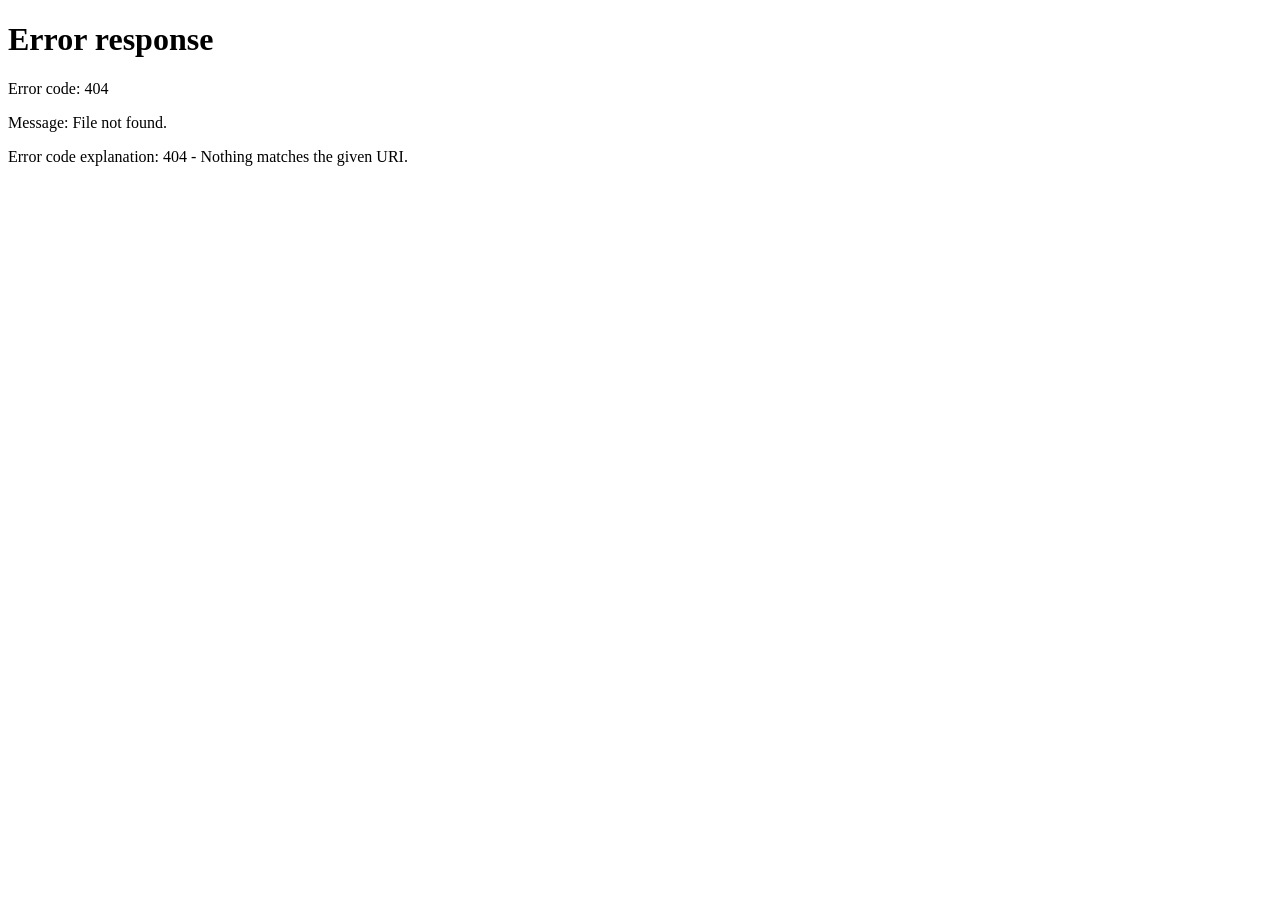
==== commit 6084791f: "NodeWay EG800 Mini: login, web UI, MQTT/APN y carga REPL - Login, sidebar y branding NodeWay EG800 M" ====
--- a/usr/www/index.html
+++ b/usr/www/index.html
@@ -7,7 +7,7 @@
 	<meta name="viewport" content="width=device-width, initial-scale=1.0" />
 	<link rel="icon" type="image/svg+xml" href="favicon.svg" />
 	<link rel="stylesheet" href="index.css" />
-	<title>GdO - Módem NodeWay</title>
+	<title>NodeWay EG800 Mini</title>
 </head>
 
 <body>
@@ -16,182 +16,210 @@
 	</div>
 
 	<div id="modal" class="modal">
-		<h2 id="modaltitle">Configuración guardada</h2>
+		<h2 id="modaltitle">Configuracion guardada</h2>
 		<p id="modalbody"></p>
 	</div>
 
-	<!-- NAV -->
 	<div class="topnav">
 		<div class="logo-container">
-			<img src="gdo-logo.jpg" alt="GdO" class="logo-img">
+			<button id="sidebar_toggle" class="sidebar-toggle" type="button" aria-label="Mostrar u ocultar menu" aria-expanded="true">
+				<svg width="20" height="20" viewBox="0 0 24 24" fill="none" stroke="currentColor" stroke-width="2"
+					stroke-linecap="round" stroke-linejoin="round">
+					<line x1="3" y1="6" x2="21" y2="6"></line>
+					<line x1="3" y1="12" x2="21" y2="12"></line>
+					<line x1="3" y1="18" x2="21" y2="18"></line>
+				</svg>
+			</button>
+			<span class="topnav-title">NodeWay EG800 Mini</span>
 		</div>
 		<div class="nav-status">
 			<div class="status-dot"></div>
 			<span id="nav_status_text">Conectando...</span>
+			<button id="logoutbtn" class="btn-logout" type="button">Salir</button>
 		</div>
 	</div>
 
-	<div class="content">
-
-		<!-- ESTADO DEL MODEM -->
-		<div class="box">
-			<div class="box-header">
-				<svg width="22" height="22" viewBox="0 0 24 24" fill="none" stroke="#002d6a" stroke-width="2"
-					stroke-linecap="round" stroke-linejoin="round">
-					<rect x="2" y="7" width="20" height="14" rx="2"></rect>
-					<path d="M16 7V5a2 2 0 00-2-2h-4a2 2 0 00-2 2v2"></path>
-					<line x1="12" y1="12" x2="12" y2="16"></line>
-				</svg>
-				<h3>Estado del Modem</h3>
-				<div id="refresh" class="refresh-block" role="button" aria-pressed="false">
-					Actualizar
-					<svg viewBox="0 0 24 24" fill="none" stroke="currentColor" stroke-width="2" stroke-linecap="round"
-						stroke-linejoin="round">
-						<polyline points="23 4 23 10 17 10"></polyline>
-						<path d="M20.49 15a9 9 0 11-2.12-9.36L23 10"></path>
+	<div class="app-shell" id="app_shell">
+		<aside class="sidebar" id="sidebar">
+			<div class="sidebar-header">
+				<p class="sidebar-label">Menu</p>
+				<button type="button" class="sidebar-close" id="sidebar_close" aria-label="Ocultar menu">
+					<svg width="18" height="18" viewBox="0 0 24 24" fill="none" stroke="currentColor" stroke-width="2"
+						stroke-linecap="round" stroke-linejoin="round">
+						<polyline points="15 18 9 12 15 6"></polyline>
 					</svg>
-				</div>
+				</button>
 			</div>
-			<div class="info-grid">
-				<div class="info-item"><b>IMEI</b><span id="imei">-</span></div>
-				<div class="info-item"><b>Serial</b><span id="serial">-</span></div>
-				<div class="info-item"><b>Firmware</b><span id="firmware">-</span></div>
-				<div class="info-item"><b>Operador</b><span id="operador">-</span></div>
-				<div class="info-item"><b>IP SIM</b><span id="ipsim">0.0.0.0</span></div>
-				<div class="info-item"><b>Red</b><span id="netmode">-</span></div>
-			</div>
-
-			<!-- Signal indicators -->
-			<div class="signal-section">
-				<div class="signal-card">
-					<div class="label">RSSI</div>
-					<div class="value" id="rssi">-73</div>
-					<div class="signal-bar-bg">
-						<div class="signal-bar signal-good" id="rssi_bar" style="width: 0%;"></div>
-					</div>
-				</div>
-				<div class="signal-card">
-					<div class="label">RSRP</div>
-					<div class="value" id="rsrp">-106</div>
-					<div class="signal-bar-bg">
-						<div class="signal-bar signal-mid" id="rsrp_bar" style="width: 0%;"></div>
-					</div>
-				</div>
-				<div class="signal-card">
-					<div class="label">RSRQ</div>
-					<div class="value" id="rsrq">-11</div>
-					<div class="signal-bar-bg">
-						<div class="signal-bar signal-mid" id="rsrq_bar" style="width: 0%;"></div>
-					</div>
-				</div>
-				<div class="signal-card">
-					<div class="label">CQI</div>
-					<div class="value" id="cqi">255</div>
-					<div class="signal-bar-bg">
-						<div class="signal-bar signal-mid" id="cqi_bar" style="width:0%"></div>
-					</div>
-				</div>
-			</div>
-		</div>
-
-		<!-- CONFIG RS485 -->
-		<div class="box">
-			<div class="box-header">
-				<svg width="22" height="22" viewBox="0 0 24 24" fill="none" stroke="#002d6a" stroke-width="2"
-					stroke-linecap="round" stroke-linejoin="round">
-					<path d="M12 20h9"></path>
-					<path d="M16.5 3.5a2.121 2.121 0 013 3L7 19l-4 1 1-4L16.5 3.5z"></path>
-				</svg>
-				<h3>Configuración RS485</h3>
-			</div>
-			<div class="config-grid">
-				<div>
-					<h4>RS485</h4>
-					<div class="form-group"><label for="puerto485">Puerto TCP:</label><input type="number"
-							id="puerto485" value="5000"></div>
-					<div class="form-group"><label for="baudratec485">Baudrate:</label>
-						<select id="baudratec485">
-							<option value="4800">4800</option>
-							<option value="9600" selected>9600</option>
-							<option value="19200">19200</option>
-							<option value="38400">38400</option>
-							<option value="57600">57600</option>
-							<option value="115200">115200</option>
-							<option value="230400">230400</option>
-						</select>
-					</div>
-					<div class="form-group"><label for="parity485">Paridad:</label>
-						<select id="parity485">
-							<option value="0">Ninguna</option>
-							<option value="1">Par</option>
-							<option value="2">Impar</option>
-						</select>
-					</div>
-					<div class="form-group"><label for="databits485">Bits de datos:</label>
-						<select id="databits485">
-							<option value="5">5</option>
-							<option value="6">6</option>
-							<option value="7">7</option>
-							<option value="8" selected>8</option>
-						</select>
-					</div>
-					<div class="form-group"><label for="stopbits485">Bits de parada:</label>
-						<select id="stopbits485">
-							<option value="1" selected>1</option>
-							<option value="2">2</option>
-						</select>
-					</div>
-					<div class="form-group"><label for="timeout485">Timeout (ms):</label><input type="number"
-							id="timeout485" value="5000"></div>
-				</div>
-			</div>
-			<button id="saveconfigbtn" class="btn">Guardar configuración</button>
-		</div>
-
-		<!-- APN -->
-		<div class="box" id="apnBox">
-			<div class="box-header">
-				<svg width="22" height="22" viewBox="0 0 24 24" fill="none" stroke="#002d6a" stroke-width="2"
-					stroke-linecap="round" stroke-linejoin="round">
-					<path d="M5 12.55a11 11 0 0114.08 0"></path>
-					<path d="M1.42 9a16 16 0 0121.16 0"></path>
-					<path d="M8.53 16.11a6 6 0 016.95 0"></path>
-					<circle cx="12" cy="20" r="1"></circle>
-				</svg>
-				<h3>Configuración APN</h3>
-			</div>
-			<div class="form-group"><label for="apn_cid">CID:</label><input type="number" id="apn_cid" value="1"
-					min="1"></div>
-			<div class="form-group"><label for="apn_pdp">Tipo PDP:</label><input type="text" id="apn_pdp" value="IP">
-			</div>
-			<div class="form-group"><label for="apn_name">APN:</label><input type="text" id="apn_name"></div>
-			<div class="form-group"><label for="apn_user">Usuario:</label><input type="text" id="apn_user"></div>
-			<div class="form-group"><label for="apn_pass">Password:</label><input type="password" id="apn_pass"></div>
-			<div class="form-group"><label for="apn_auth">Autenticación:</label>
-				<select id="apn_auth">
-					<option value="0">Ninguna (0)</option>
-					<option value="1">PAP (1)</option>
-					<option value="2">CHAP (2)</option>
-				</select>
-			</div>
-			<button id="saveapnbtn" class="btn">Guardar APN</button>
-		</div>
-
-		<!-- Red Celular -->
-		<div class="box" id="netmodeBox">
-			<div class="box-header">
-				<svg width="22" height="22" viewBox="0 0 24 24" fill="none" stroke="#002d6a" stroke-width="2"
-					stroke-linecap="round" stroke-linejoin="round">
-					<rect x="2" y="2" width="20" height="8" rx="2"></rect>
-					<rect x="2" y="14" width="20" height="8" rx="2"></rect>
-					<circle cx="6" cy="6" r="1"></circle>
-					<circle cx="6" cy="18" r="1"></circle>
-				</svg>
-				<h3>Red Celular</h3>
-			</div>
-			<details class="accordion">
-				<summary>Seleccionar tipo de red</summary>
-				<div class="accordion-body">
+			<nav class="sidebar-nav" id="sidebar_nav">
+				<button type="button" class="sidebar-btn active" data-panel="panel-modem">Estado del Modem</button>
+				<button type="button" class="sidebar-btn" data-panel="panel-rs485">Configuracion RS485</button>
+				<button type="button" class="sidebar-btn" data-panel="panel-network">Configuracion de Red</button>
+				<button type="button" class="sidebar-btn" data-panel="panel-mqtt">Comunicacion MQTT</button>
+				<button type="button" class="sidebar-btn" data-panel="panel-restart">Reinicio Programado</button>
+				<button type="button" class="sidebar-btn" data-panel="panel-system">Estado del Sistema</button>
+				<button type="button" class="sidebar-btn" data-panel="panel-fota">Actualizacion Firmware</button>
+			</nav>
+		</aside>
+		<div class="sidebar-backdrop" id="sidebar_backdrop" hidden></div>
+
+		<main class="main-content">
+			<section id="panel-modem" class="panel active">
+				<div class="box">
+					<div class="box-header">
+						<svg width="22" height="22" viewBox="0 0 24 24" fill="none" stroke="#002d6a" stroke-width="2"
+							stroke-linecap="round" stroke-linejoin="round">
+							<rect x="2" y="7" width="20" height="14" rx="2"></rect>
+							<path d="M16 7V5a2 2 0 00-2-2h-4a2 2 0 00-2 2v2"></path>
+							<line x1="12" y1="12" x2="12" y2="16"></line>
+						</svg>
+						<h3>Estado del Modem</h3>
+						<div id="refresh" class="refresh-block" role="button" aria-pressed="false">
+							Actualizar
+							<svg viewBox="0 0 24 24" fill="none" stroke="currentColor" stroke-width="2"
+								stroke-linecap="round" stroke-linejoin="round">
+								<polyline points="23 4 23 10 17 10"></polyline>
+								<path d="M20.49 15a9 9 0 11-2.12-9.36L23 10"></path>
+							</svg>
+						</div>
+					</div>
+					<div class="info-grid">
+						<div class="info-item"><b>IMEI</b><span id="imei">-</span></div>
+						<div class="info-item"><b>Serial</b><span id="serial">-</span></div>
+						<div class="info-item"><b>Firmware</b><span id="firmware">-</span></div>
+						<div class="info-item"><b>Operador</b><span id="operador">-</span></div>
+						<div class="info-item"><b>IP SIM</b><span id="ipsim">0.0.0.0</span></div>
+						<div class="info-item"><b>Red</b><span id="netmode">-</span></div>
+					</div>
+					<div class="signal-section">
+						<div class="signal-card">
+							<div class="label">RSSI</div>
+							<div class="value" id="rssi">-</div>
+							<div class="signal-bar-bg">
+								<div class="signal-bar signal-good" id="rssi_bar" style="width: 0%;"></div>
+							</div>
+						</div>
+						<div class="signal-card">
+							<div class="label">RSRP</div>
+							<div class="value" id="rsrp">-</div>
+							<div class="signal-bar-bg">
+								<div class="signal-bar signal-mid" id="rsrp_bar" style="width: 0%;"></div>
+							</div>
+						</div>
+						<div class="signal-card">
+							<div class="label">RSRQ</div>
+							<div class="value" id="rsrq">-</div>
+							<div class="signal-bar-bg">
+								<div class="signal-bar signal-mid" id="rsrq_bar" style="width: 0%;"></div>
+							</div>
+						</div>
+						<div class="signal-card">
+							<div class="label">CQI</div>
+							<div class="value" id="cqi">-</div>
+							<div class="signal-bar-bg">
+								<div class="signal-bar signal-mid" id="cqi_bar" style="width:0%"></div>
+							</div>
+						</div>
+					</div>
+				</div>
+			</section>
+
+			<section id="panel-rs485" class="panel">
+				<div class="box">
+					<div class="box-header">
+						<svg width="22" height="22" viewBox="0 0 24 24" fill="none" stroke="#002d6a" stroke-width="2"
+							stroke-linecap="round" stroke-linejoin="round">
+							<path d="M12 20h9"></path>
+							<path d="M16.5 3.5a2.121 2.121 0 013 3L7 19l-4 1 1-4L16.5 3.5z"></path>
+						</svg>
+						<h3>Configuracion RS485</h3>
+					</div>
+					<div class="config-grid">
+						<div>
+							<h4>Puente TCP / RS485</h4>
+							<div class="form-group"><label for="puerto485">Puerto TCP:</label><input type="number"
+									id="puerto485" value="5000"></div>
+							<div class="form-group"><label for="baudratec485">Baudrate:</label>
+								<select id="baudratec485">
+									<option value="4800">4800</option>
+									<option value="9600" selected>9600</option>
+									<option value="19200">19200</option>
+									<option value="38400">38400</option>
+									<option value="57600">57600</option>
+									<option value="115200">115200</option>
+									<option value="230400">230400</option>
+								</select>
+							</div>
+							<div class="form-group"><label for="parity485">Paridad:</label>
+								<select id="parity485">
+									<option value="0">Ninguna</option>
+									<option value="1">Par</option>
+									<option value="2">Impar</option>
+								</select>
+							</div>
+							<div class="form-group"><label for="databits485">Bits de datos:</label>
+								<select id="databits485">
+									<option value="5">5</option>
+									<option value="6">6</option>
+									<option value="7">7</option>
+									<option value="8" selected>8</option>
+								</select>
+							</div>
+							<div class="form-group"><label for="stopbits485">Bits de parada:</label>
+								<select id="stopbits485">
+									<option value="1" selected>1</option>
+									<option value="2">2</option>
+								</select>
+							</div>
+							<div class="form-group"><label for="timeout485">Timeout (ms):</label><input type="number"
+									id="timeout485" value="5000"></div>
+						</div>
+					</div>
+					<button id="saveconfigbtn" class="btn">Guardar configuracion</button>
+				</div>
+			</section>
+
+			<section id="panel-network" class="panel">
+				<div class="box" id="apnBox">
+					<div class="box-header">
+						<svg width="22" height="22" viewBox="0 0 24 24" fill="none" stroke="#002d6a" stroke-width="2"
+							stroke-linecap="round" stroke-linejoin="round">
+							<path d="M5 12.55a11 11 0 0114.08 0"></path>
+							<path d="M1.42 9a16 16 0 0121.16 0"></path>
+							<path d="M8.53 16.11a6 6 0 016.95 0"></path>
+							<circle cx="12" cy="20" r="1"></circle>
+						</svg>
+						<h3>Configuracion APN</h3>
+					</div>
+					<div class="form-group"><label for="apn_cid">CID:</label><input type="number" id="apn_cid" value="1"
+							min="1"></div>
+					<div class="form-group"><label for="apn_pdp">Tipo PDP:</label><input type="text" id="apn_pdp"
+							value="IP"></div>
+					<div class="form-group"><label for="apn_name">APN:</label><input type="text" id="apn_name"></div>
+					<div class="form-group"><label for="apn_user">Usuario:</label><input type="text" id="apn_user">
+					</div>
+					<div class="form-group"><label for="apn_pass">Password:</label><input type="password"
+							id="apn_pass"></div>
+					<div class="form-group"><label for="apn_auth">Autenticacion:</label>
+						<select id="apn_auth">
+							<option value="0">Ninguna (0)</option>
+							<option value="1">PAP (1)</option>
+							<option value="2">CHAP (2)</option>
+						</select>
+					</div>
+					<button id="saveapnbtn" class="btn">Guardar APN</button>
+				</div>
+
+				<div class="box" id="netmodeBox">
+					<div class="box-header">
+						<svg width="22" height="22" viewBox="0 0 24 24" fill="none" stroke="#002d6a" stroke-width="2"
+							stroke-linecap="round" stroke-linejoin="round">
+							<rect x="2" y="2" width="20" height="8" rx="2"></rect>
+							<rect x="2" y="14" width="20" height="8" rx="2"></rect>
+							<circle cx="6" cy="6" r="1"></circle>
+							<circle cx="6" cy="18" r="1"></circle>
+						</svg>
+						<h3>Red Celular</h3>
+					</div>
 					<div class="form-group"><label for="netmode_select">Tipo de red:</label>
 						<select id="netmode_select">
 							<option value="12" selected>Auto (2G/3G/4G)</option>
@@ -200,82 +228,140 @@
 							<option value="0">2G</option>
 						</select>
 					</div>
-					<button id="setnetmodebtn" class="btn">Aplicar</button>
+					<button id="setnetmodebtn" class="btn">Aplicar modo de red</button>
 					<p id="netmode_msg"></p>
 				</div>
-			</details>
-		</div>
-
-		<!-- Reinicio -->
-		<div class="box" id="restartBox">
-			<div class="box-header">
-				<svg width="22" height="22" viewBox="0 0 24 24" fill="none" stroke="#002d6a" stroke-width="2"
-					stroke-linecap="round" stroke-linejoin="round">
-					<circle cx="12" cy="12" r="10"></circle>
-					<polyline points="12 6 12 12 16 14"></polyline>
-				</svg>
-				<h3>Reinicio Programado</h3>
-			</div>
-			<div class="form-group"><label for="restart_enabled">Habilitar:</label>
-				<select id="restart_enabled">
-					<option value="1">Sí</option>
-					<option value="0">No</option>
-				</select>
-			</div>
-			<div class="form-group"><label for="restart_hours">Intervalo (horas):</label><input type="number"
-					id="restart_hours" min="1" max="720" value="12"></div>
-			<button id="saverestartbtn" class="btn">Guardar</button>
-			<p id="restart_msg"></p>
-		</div>
-
-		<!-- Estado del Sistema -->
-		<div class="box">
-			<div class="box-header">
-				<svg width="22" height="22" viewBox="0 0 24 24" fill="none" stroke="#002d6a" stroke-width="2"
-					stroke-linecap="round" stroke-linejoin="round">
-					<rect x="4" y="4" width="16" height="16" rx="2"></rect>
-					<rect x="9" y="9" width="6" height="6"></rect>
-					<path d="M15 2v2m-6-2v2m6 16v2m-6-2v2M2 15h2M2 9h2m16 6h2m-2-6h2"></path>
-				</svg>
-				<h3>Estado del Sistema</h3>
-			</div>
-			<div class="info-grid">
-				<div class="info-item"><b>Uptime</b><span>00:00:00</span></div>
-				<div class="info-item"><b>Memoria</b><span>-- / -- MB</span></div>
-				<div class="info-item"><b>Arranque</b><span id="bootreason">-</span></div>
-				<div class="info-item"><b>Apagado</b><span id="shutdownreason">-</span></div>
-			</div>
-			<div class="info-grid" style="margin-top:8px">
-				<div class="info-item"><b>Supercondensador</b><span id="estadosupercondensador">Inicializando...</span>
-				</div>
-			</div>
-			<button id="restartbtn" class="btn btn-danger" style="margin-top:12px">Reiniciar Módem</button>
-		</div>
-
-		<!-- FOTA -->
-		<div class="box" id="fotaBox">
-			<div class="box-header">
-				<svg width="22" height="22" viewBox="0 0 24 24" fill="none" stroke="#002d6a" stroke-width="2"
-					stroke-linecap="round" stroke-linejoin="round">
-					<path d="M21 15v4a2 2 0 01-2 2H5a2 2 0 01-2-2v-4"></path>
-					<polyline points="7 10 12 15 17 10"></polyline>
-					<line x1="12" y1="15" x2="12" y2="3"></line>
-				</svg>
-				<h3>Actualizar Firmware</h3>
-			</div>
-			<form id="fota_form" action="/command/start-fota" method="POST">
-				<div class="form-group"><label for="firmware_url">Enlace del nuevo firmware:</label>
-					<input type="text" id="firmware_url" name="firmware_url"
-						placeholder="http://example.com/firmware.bin" required>
-				</div>
-				<button type="submit" class="btn">Iniciar Actualización</button>
-			</form>
-			<div class="fota-status">
-				<p><b>Estado:</b> <span id="fota_status">idle - Sin actividad</span></p>
-				<p><b>Progreso:</b> <span id="fota_progress"></span></p>
-			</div>
-		</div>
-
+			</section>
+
+			<section id="panel-mqtt" class="panel">
+				<div class="box" id="mqttBox">
+					<div class="box-header">
+						<svg width="22" height="22" viewBox="0 0 24 24" fill="none" stroke="#002d6a" stroke-width="2"
+							stroke-linecap="round" stroke-linejoin="round">
+							<path d="M4 11a9 9 0 0118 0"></path>
+							<path d="M4 11v0a5 5 0 0110 0v0"></path>
+							<line x1="12" y1="16" x2="12" y2="22"></line>
+						</svg>
+						<h3>Comunicacion MQTT</h3>
+					</div>
+					<p class="form-hint">Telemetria periodica del modem hacia el broker configurado. Use TEST para enviar el estado de red al instante.</p>
+					<div class="form-group"><label for="mqtt_enabled">Habilitar MQTT:</label>
+						<select id="mqtt_enabled">
+							<option value="1">Si</option>
+							<option value="0">No</option>
+						</select>
+					</div>
+					<div class="form-group"><label for="mqtt_host">Broker (host):</label><input type="text"
+							id="mqtt_host" placeholder="185.187.170.193"></div>
+					<div class="form-group"><label for="mqtt_port">Puerto:</label><input type="number" id="mqtt_port"
+							min="1" max="65535" value="1883"></div>
+					<div class="form-group"><label for="mqtt_interval">Intervalo (minutos):</label><input type="number"
+							id="mqtt_interval" min="1" value="5"></div>
+					<div class="form-group"><label for="mqtt_topic_prefix">Prefijo de topic:</label><input type="text"
+							id="mqtt_topic_prefix" value="MetaSense/ModemEGmini"></div>
+					<div class="form-group"><label for="mqtt_topic">Topic completo:</label><input type="text"
+							id="mqtt_topic" readonly></div>
+					<div class="form-group"><label for="mqtt_user">Usuario MQTT:</label><input type="text"
+							id="mqtt_user"></div>
+					<div class="form-group"><label for="mqtt_pass">Password MQTT:</label><input type="password"
+							id="mqtt_pass"></div>
+					<p id="mqtt_msg" class="form-hint"></p>
+					<div class="btn-row">
+						<button id="testmqttbtn" class="btn btn-secondary" type="button">TEST</button>
+						<button id="savemqttbtn" class="btn" type="button">Guardar MQTT</button>
+					</div>
+				</div>
+			</section>
+
+			<section id="panel-restart" class="panel">
+				<div class="box" id="restartBox">
+					<div class="box-header">
+						<svg width="22" height="22" viewBox="0 0 24 24" fill="none" stroke="#002d6a" stroke-width="2"
+							stroke-linecap="round" stroke-linejoin="round">
+							<circle cx="12" cy="12" r="10"></circle>
+							<polyline points="12 6 12 12 16 14"></polyline>
+						</svg>
+						<h3>Politica de Reinicio</h3>
+					</div>
+					<h4 class="subsection-title">Reinicio programado (mantenimiento)</h4>
+					<div class="form-group"><label for="restart_enabled">Habilitar:</label>
+						<select id="restart_enabled">
+							<option value="1">Si</option>
+							<option value="0">No</option>
+						</select>
+					</div>
+					<div class="form-group"><label for="restart_hours">Intervalo (horas):</label><input type="number"
+							id="restart_hours" min="1" max="720" value="12"></div>
+					<h4 class="subsection-title">Recuperacion por fallo de red (disponibilidad)</h4>
+					<div class="form-group"><label for="network_recovery_enabled">Recuperacion automatica:</label>
+						<select id="network_recovery_enabled">
+							<option value="1" selected>Si (recomendado)</option>
+							<option value="0">No</option>
+						</select>
+					</div>
+					<div id="network_recovery_fields">
+						<div class="form-group"><label for="stack_restart_min">Reinicio pila radio (min sin
+								red):</label><input type="number" id="stack_restart_min" min="1" max="60" value="5">
+						</div>
+						<div class="form-group"><label for="power_restart_min">Reinicio completo (min sin
+								red):</label><input type="number" id="power_restart_min" min="5" max="120" value="15">
+						</div>
+					</div>
+					<p id="restart_policy_hint" class="form-hint">
+						Mantiene el modem conectado ante fallas o cambios en la red celular.
+					</p>
+					<button id="saverestartbtn" class="btn">Guardar</button>
+					<p id="restart_msg"></p>
+				</div>
+			</section>
+
+			<section id="panel-system" class="panel">
+				<div class="box">
+					<div class="box-header">
+						<svg width="22" height="22" viewBox="0 0 24 24" fill="none" stroke="#002d6a" stroke-width="2"
+							stroke-linecap="round" stroke-linejoin="round">
+							<rect x="4" y="4" width="16" height="16" rx="2"></rect>
+							<rect x="9" y="9" width="6" height="6"></rect>
+							<path d="M15 2v2m-6-2v2m6 16v2m-6-2v2M2 15h2M2 9h2m16 6h2m-2-6h2"></path>
+						</svg>
+						<h3>Estado del Sistema</h3>
+					</div>
+					<div class="info-grid">
+						<div class="info-item"><b>Uptime</b><span id="uptime">-</span></div>
+						<div class="info-item"><b>Arranque</b><span id="bootreason">-</span></div>
+						<div class="info-item"><b>Apagado</b><span id="shutdownreason">-</span></div>
+						<div class="info-item"><b>Supercondensador</b><span
+								id="estadosupercondensador">Inicializando...</span></div>
+					</div>
+					<button id="restartbtn" class="btn btn-danger" style="margin-top:12px">Reiniciar Modem</button>
+				</div>
+			</section>
+
+			<section id="panel-fota" class="panel">
+				<div class="box" id="fotaBox">
+					<div class="box-header">
+						<svg width="22" height="22" viewBox="0 0 24 24" fill="none" stroke="#002d6a" stroke-width="2"
+							stroke-linecap="round" stroke-linejoin="round">
+							<path d="M21 15v4a2 2 0 01-2 2H5a2 2 0 01-2-2v-4"></path>
+							<polyline points="7 10 12 15 17 10"></polyline>
+							<line x1="12" y1="15" x2="12" y2="3"></line>
+						</svg>
+						<h3>Actualizar Firmware</h3>
+					</div>
+					<form id="fota_form" action="/command/start-fota" method="POST">
+						<div class="form-group"><label for="firmware_url">Enlace del nuevo firmware:</label>
+							<input type="text" id="firmware_url" name="firmware_url"
+								placeholder="http://example.com/firmware.bin" required>
+						</div>
+						<button type="submit" class="btn">Iniciar Actualizacion</button>
+					</form>
+					<div class="fota-status">
+						<p><b>Estado:</b> <span id="fota_status">idle - Sin actividad</span></p>
+						<p><b>Progreso:</b> <span id="fota_progress"></span></p>
+					</div>
+				</div>
+			</section>
+		</main>
 	</div>
 
 	<div class="footer">GdO &middot; Gases de Occidente &middot; NodeWay Mini &middot; v1.0</div>
--- a/usr/www/index.css
+++ b/usr/www/index.css
@@ -86,7 +86,7 @@
 }
 
 .topnav {
-  background: var(--gdo-navy);
+  background: #fff;
   padding: 10px 24px;
   display: flex;
   align-items: center;
@@ -94,19 +94,14 @@
   position: sticky;
   top: 0;
   z-index: 50;
-  box-shadow: 0 2px 8px rgba(0, 45, 106, 0.15);
+  box-shadow: 0 2px 8px rgba(0, 45, 106, 0.1);
+  border-bottom: 3px solid var(--gdo-green);
 }
 
 .logo-container {
   display: flex;
   align-items: center;
   gap: 12px;
-}
-
-.logo-img {
-  height: 40px;
-  width: auto;
-  object-fit: contain;
 }
 
 .nav-status {
@@ -114,15 +109,30 @@
   align-items: center;
   gap: 8px;
   font-size: 16px;
-  color: #fff;
+  color: var(--gdo-navy);
   font-weight: 500;
+}
+
+.btn-logout {
+  margin-left: 12px;
+  border: 1px solid var(--border);
+  background: #fff;
+  color: var(--gdo-navy);
+  border-radius: 8px;
+  padding: 6px 12px;
+  font-size: 0.9rem;
+  cursor: pointer;
+}
+
+.btn-logout:hover {
+  background: #f5f8fc;
 }
 
 .status-dot {
   width: 8px;
   height: 8px;
   border-radius: 50%;
-  background: var(--gdo-green);
+  background: var(--gdo-navy);
   animation: pulse 2s infinite;
 }
 
@@ -138,13 +148,156 @@
   }
 }
 
-.content {
-  max-width: 980px;
-  margin: 0 auto;
-  padding: 24px 14px;
-  display: flex;
+.topnav-title {
+  font-size: 15px;
+  font-weight: 600;
+  color: var(--gdo-navy);
+}
+
+.app-shell {
+  display: flex;
+  align-items: stretch;
+  min-height: calc(100vh - 62px);
+  --sidebar-width: 260px;
+}
+
+.sidebar-toggle {
+  display: inline-flex;
+  align-items: center;
+  justify-content: center;
+  width: 38px;
+  height: 38px;
+  border: 1px solid var(--border);
+  border-radius: 8px;
+  background: #fff;
+  color: var(--gdo-navy);
+  cursor: pointer;
+  flex-shrink: 0;
+}
+
+.sidebar-toggle:hover {
+  background: #eef4fb;
+  border-color: var(--gdo-blue);
+}
+
+.sidebar {
+  width: var(--sidebar-width);
+  flex-shrink: 0;
+  background: #eef4fb;
+  border-right: 1px solid var(--border);
+  padding: 14px 10px;
+  position: sticky;
+  top: 62px;
+  align-self: flex-start;
+  height: calc(100vh - 62px);
+  overflow-x: hidden;
+  overflow-y: auto;
+  transition: width 0.22s ease, padding 0.22s ease, border-color 0.22s ease;
+  z-index: 40;
+}
+
+.sidebar-header {
+  display: flex;
+  align-items: center;
+  justify-content: space-between;
+  gap: 8px;
+  margin-bottom: 10px;
+  padding: 0 4px;
+}
+
+.sidebar-label {
+  font-size: 11px;
+  text-transform: uppercase;
+  letter-spacing: 1px;
+  color: var(--text3);
+  margin: 0;
+  font-weight: 600;
+}
+
+.sidebar-close {
+  display: inline-flex;
+  align-items: center;
+  justify-content: center;
+  width: 30px;
+  height: 30px;
+  border: 1px solid #b8c8dc;
+  border-radius: 6px;
+  background: #fff;
+  color: var(--gdo-navy);
+  cursor: pointer;
+}
+
+.sidebar-close:hover {
+  border-color: var(--gdo-navy);
+  background: #f8fbff;
+}
+
+.sidebar-nav {
+  display: flex;
+  flex-direction: column;
+  gap: 6px;
+  width: 100%;
+}
+
+.sidebar-btn {
+  width: 100%;
+  text-align: left;
+  border: 1px solid #b8c8dc;
+  background: #fff;
+  color: var(--gdo-navy);
+  padding: 10px 12px;
+  border-radius: 4px;
+  font-size: 14px;
+  font-weight: 500;
+  cursor: pointer;
+  transition: background 0.15s, border-color 0.15s, color 0.15s;
+  white-space: normal;
+  line-height: 1.3;
+}
+
+.sidebar-btn:hover {
+  background: #f8fbff;
+  border-color: var(--gdo-navy);
+}
+
+.sidebar-btn.active {
+  background: var(--gdo-navy);
+  color: #fff;
+  border-color: var(--gdo-navy);
+}
+
+.sidebar-backdrop {
+  display: none;
+}
+
+.app-shell.sidebar-collapsed .sidebar {
+  width: 0;
+  padding-left: 0;
+  padding-right: 0;
+  border-right-color: transparent;
+  pointer-events: none;
+}
+
+.app-shell.sidebar-collapsed .sidebar-header,
+.app-shell.sidebar-collapsed .sidebar-nav {
+  opacity: 0;
+  visibility: hidden;
+}
+
+.main-content {
+  flex: 1;
+  min-width: 0;
+  padding: 20px 20px 28px;
+}
+
+.panel {
+  display: none;
   flex-direction: column;
   gap: 16px;
+}
+
+.panel.active {
+  display: flex;
 }
 
 .box {
@@ -345,6 +498,35 @@
 .form-group select:focus {
   border-color: var(--gdo-navy);
   box-shadow: 0 0 0 2px rgba(0, 45, 106, 0.1);
+}
+
+.form-hint {
+  margin: 8px 0 12px;
+  font-size: 13px;
+  line-height: 1.45;
+  color: var(--text2);
+}
+
+.subsection-title {
+  margin: 16px 0 10px;
+  font-size: 15px;
+  color: var(--gdo-navy);
+  font-weight: 600;
+}
+
+.subsection-title:first-of-type {
+  margin-top: 0;
+}
+
+.btn-row {
+  display: flex;
+  flex-wrap: wrap;
+  gap: 10px;
+  margin-top: 8px;
+}
+
+.btn-row .btn {
+  margin-top: 0;
 }
 
 .btn {
@@ -442,6 +624,65 @@
   padding: 18px;
   font-size: 13px;
   color: var(--text3);
+  border-top: 2px solid var(--gdo-green);
+  margin-top: 10px;
+}
+
+@media (max-width: 900px) {
+  .app-shell {
+    --sidebar-width: min(280px, 86vw);
+  }
+
+  .sidebar {
+    position: fixed;
+    left: 0;
+    top: 62px;
+    height: calc(100vh - 62px);
+    transform: translateX(0);
+    transition: transform 0.22s ease, box-shadow 0.22s ease;
+    box-shadow: 4px 0 18px rgba(0, 45, 106, 0.12);
+  }
+
+  .app-shell:not(.sidebar-open) .sidebar {
+    transform: translateX(-100%);
+    width: var(--sidebar-width);
+    padding-left: 10px;
+    padding-right: 10px;
+    pointer-events: none;
+  }
+
+  .app-shell.sidebar-open .sidebar {
+    pointer-events: auto;
+  }
+
+  .app-shell.sidebar-collapsed .sidebar {
+    width: var(--sidebar-width);
+    padding-left: 10px;
+    padding-right: 10px;
+  }
+
+  .app-shell.sidebar-collapsed .sidebar-header,
+  .app-shell.sidebar-collapsed .sidebar-nav {
+    opacity: 1;
+    visibility: visible;
+  }
+
+  .sidebar-backdrop {
+    display: none;
+    position: fixed;
+    inset: 62px 0 0 0;
+    background: rgba(26, 35, 50, 0.35);
+    z-index: 35;
+  }
+
+  .app-shell.sidebar-open .sidebar-backdrop {
+    display: block;
+  }
+
+  .main-content {
+    padding: 14px;
+    width: 100%;
+  }
 }
 
 @media (max-width: 760px) {
@@ -449,11 +690,7 @@
     padding: 10px 14px;
   }
 
-  .logo-img {
-    height: 32px;
-  }
-
-  .content {
+  .main-content {
     padding: 14px;
   }
 
